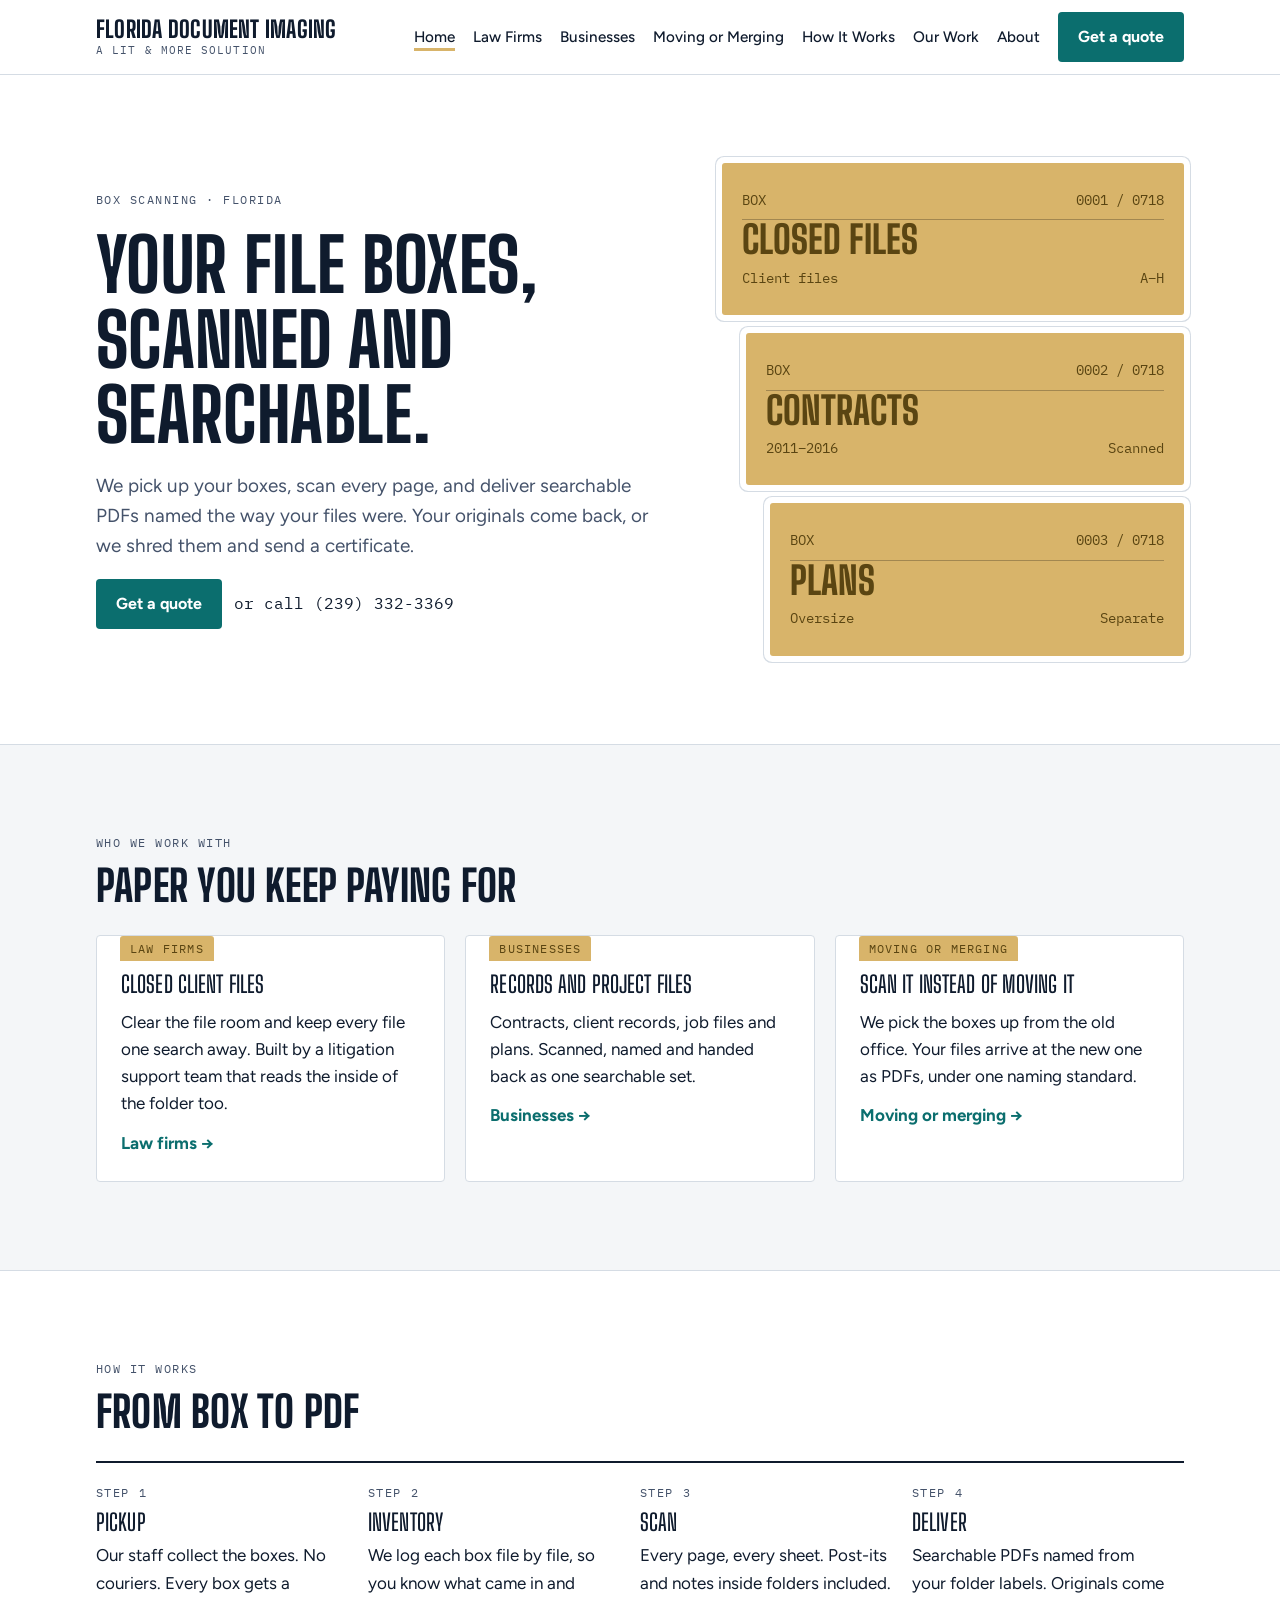
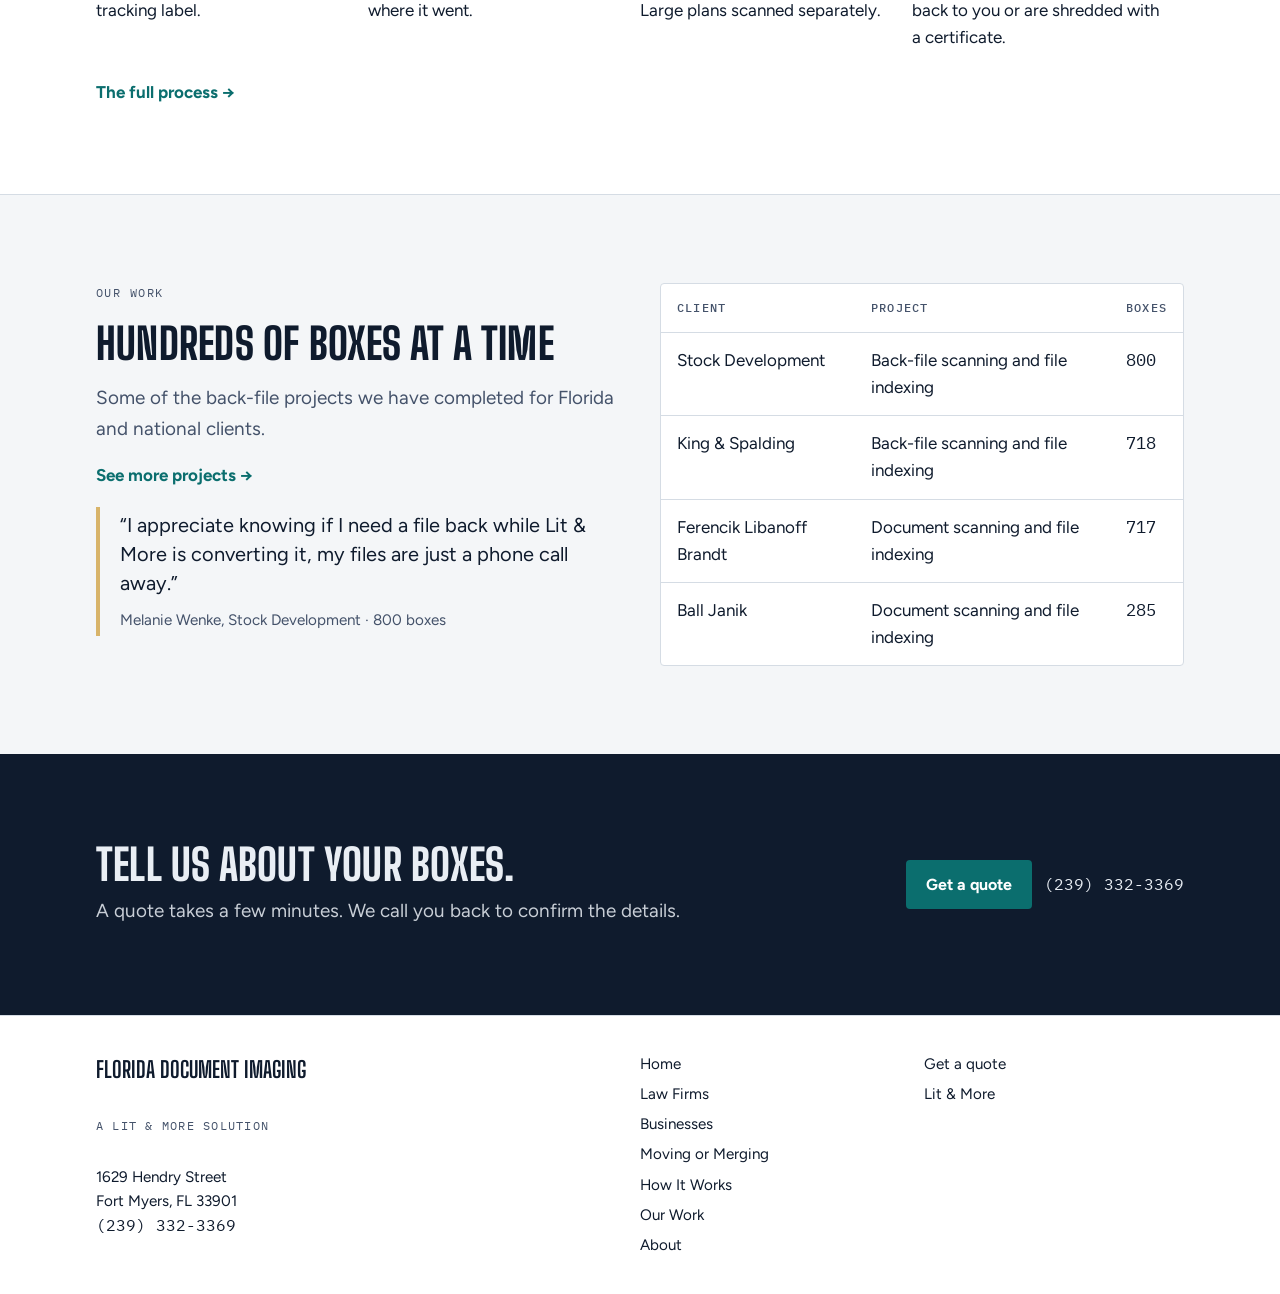
==== index.html @ 54c518b4 "florida website from kris initial" ====
<!doctype html><html lang="en"><head><meta charset="utf-8"><meta name="viewport" content="width=device-width, initial-scale=1, viewport-fit=cover"><title>Florida Document Imaging</title><meta name="claude:viewport-fit-sides" content="cover"><meta name="description" content="We pick up your file boxes, scan every page, and deliver searchable PDFs named the way your files were. For Florida law firms and businesses. A Lit &amp; More solution."><link rel="canonical" href="https://floridadocumentimaging.com/"><meta property="og:title" content="Florida Document Imaging"><meta property="og:description" content="We pick up your file boxes, scan every page, and deliver searchable PDFs named the way your files were. For Florida law firms and businesses. A Lit &amp; More solution."><meta property="og:url" content="https://floridadocumentimaging.com/"><meta property="og:type" content="website"><link rel="preconnect" href="https://fonts.googleapis.com"><link rel="preconnect" href="https://fonts.gstatic.com" crossorigin><link rel="stylesheet" href="https://fonts.googleapis.com/css2?family=Big+Shoulders+Display:wght@600;800&family=Figtree:wght@400;500;600;700&family=IBM+Plex+Mono:wght@400;500&display=swap"><link rel="stylesheet" href="styles.css"><script type="application/ld+json">{"@context": "https://schema.org", "@type": "LocalBusiness", "name": "Florida Document Imaging", "parentOrganization": {"@type": "Organization", "name": "Lit & More, Inc.", "url": "https://www.litnmore.com"}, "url": "https://floridadocumentimaging.com", "telephone": "+12393323369", "address": {"@type": "PostalAddress", "streetAddress": "1629 Hendry Street", "addressLocality": "Fort Myers", "addressRegion": "FL", "postalCode": "33901", "addressCountry": "US"}, "areaServed": "Florida", "description": "Box and back-file document scanning for law firms and businesses in Florida."}</script></head><body><header class="site-head"><div class="wrap head-row" style="position:relative">
  <a class="brand" href="./"><b>Florida Document Imaging</b><small>A Lit &amp; More solution</small></a>
  <button class="menu-toggle" aria-expanded="false" aria-controls="site-nav">Menu</button>
  <nav class="nav" id="site-nav" aria-label="Main"><a href="./" aria-current="page">Home</a><a href="law-firms.html">Law Firms</a><a href="businesses.html">Businesses</a><a href="moving-merging.html">Moving or Merging</a><a href="how-it-works.html">How It Works</a><a href="our-work.html">Our Work</a><a href="about.html">About</a><a class="btn head-cta" href="quote.html">Get a quote</a></nav>
</div></header><main><section class="hero"><div class="wrap hero-grid">
  <div class="stack"><p class="eyebrow">Box scanning &middot; Florida</p>
    <h1>Your file boxes, scanned and searchable.</h1>
    <p class="lede">We pick up your boxes, scan every page, and deliver searchable PDFs named the way your files were. Your originals come back, or we shred them and send a certificate.</p>
    <div class="cta-row"><a class="btn" href="quote.html">Get a quote</a><span class="phone">or call (239) 332-3369</span></div></div>
  <div class="stack-of-labels" aria-hidden="true">
    <div class="box-label"><div class="row"><span>BOX</span><span>0001 / 0718</span></div><div class="big">Closed files</div><div class="row"><span>Client files</span><span>A&ndash;H</span></div></div>
    <div class="box-label"><div class="row"><span>BOX</span><span>0002 / 0718</span></div><div class="big">Contracts</div><div class="row"><span>2011&ndash;2016</span><span>Scanned</span></div></div>
    <div class="box-label"><div class="row"><span>BOX</span><span>0003 / 0718</span></div><div class="big">Plans</div><div class="row"><span>Oversize</span><span>Separate</span></div></div>
  </div></div></section>

  <section><div class="wrap stack" style="gap:28px">
    <div class="stack" style="gap:10px"><p class="eyebrow">Who we work with</p><h2>Paper you keep paying for</h2></div>
    <div class="grid3">
      <div class="card"><span class="tab">Law firms</span><h3>Closed client files</h3><p>Clear the file room and keep every file one search away. Built by a litigation support team that reads the inside of the folder too.</p><a class="more" href="law-firms.html">Law firms &rarr;</a></div>
      <div class="card"><span class="tab">Businesses</span><h3>Records and project files</h3><p>Contracts, client records, job files and plans. Scanned, named and handed back as one searchable set.</p><a class="more" href="businesses.html">Businesses &rarr;</a></div>
      <div class="card"><span class="tab">Moving or merging</span><h3>Scan it instead of moving it</h3><p>We pick the boxes up from the old office. Your files arrive at the new one as PDFs, under one naming standard.</p><a class="more" href="moving-merging.html">Moving or merging &rarr;</a></div>
    </div></div></section>

  <section style="background:var(--sheet);border-block:1px solid var(--rule)"><div class="wrap stack" style="gap:28px">
    <div class="stack" style="gap:10px"><p class="eyebrow">How it works</p><h2>From box to PDF</h2></div>
    <ol class="steps">
      <li><h3>Pickup</h3><p>Our staff collect the boxes. No couriers. Every box gets a tracking label.</p></li>
      <li><h3>Inventory</h3><p>We log each box file by file, so you know what came in and where it went.</p></li>
      <li><h3>Scan</h3><p>Every page, every sheet. Post-its and notes inside folders included. Large plans scanned separately.</p></li>
      <li><h3>Deliver</h3><p>Searchable PDFs named from your folder labels. Originals come back to you or are shredded with a certificate.</p></li>
    </ol>
    <p><a href="how-it-works.html" style="font-weight:700;text-decoration:none">The full process &rarr;</a></p>
  </div></section>

  <section><div class="wrap grid2" style="align-items:start;gap:40px">
    <div class="stack"><p class="eyebrow">Our work</p><h2>Hundreds of boxes at a time</h2>
      <p class="lede">Some of the back-file projects we have completed for Florida and national clients.</p>
      <p><a href="our-work.html" style="font-weight:700;text-decoration:none">See more projects &rarr;</a></p>
      <blockquote><p>&ldquo;I appreciate knowing if I need a file back while Lit &amp; More is converting it, my files are just a phone call away.&rdquo;</p><cite>Melanie Wenke, Stock Development &middot; 800 boxes</cite></blockquote></div>
    <div class="table-wrap"><table><thead><tr><th>Client</th><th>Project</th><th>Boxes</th></tr></thead><tbody><tr><td>Stock Development</td><td>Back-file scanning and file indexing</td><td class="num">800</td></tr><tr><td>King &amp; Spalding</td><td>Back-file scanning and file indexing</td><td class="num">718</td></tr><tr><td>Ferencik Libanoff Brandt</td><td>Document scanning and file indexing</td><td class="num">717</td></tr><tr><td>Ball Janik</td><td>Document scanning and file indexing</td><td class="num">285</td></tr></tbody></table></div>
  </div></section>
  <section class="band"><div class="wrap band-row"><div class="stack" style="gap:10px"><h2>Tell us about your boxes.</h2><p class="lede">A quote takes a few minutes. We call you back to confirm the details.</p></div>
    <div class="cta-row"><a class="btn" href="quote.html">Get a quote</a><span class="phone" style="color:var(--band-ink)">(239) 332-3369</span></div></div></section></main><footer class="site-foot"><div class="wrap foot-grid">
  <div class="stack" style="gap:10px"><b style="font-family:var(--display);font-size:1.4rem;text-transform:uppercase">Florida Document Imaging</b>
    <p class="lm">A Lit &amp; More solution</p>
    <p>1629 Hendry Street<br>Fort Myers, FL 33901<br><span class="phone">(239) 332-3369</span></p></div>
  <ul><li><a href="./">Home</a></li><li><a href="law-firms.html">Law Firms</a></li><li><a href="businesses.html">Businesses</a></li><li><a href="moving-merging.html">Moving or Merging</a></li><li><a href="how-it-works.html">How It Works</a></li><li><a href="our-work.html">Our Work</a></li><li><a href="about.html">About</a></li></ul>
  <ul><li><a href="quote.html">Get a quote</a></li><li><a href="https://www.litnmore.com" rel="noopener">Lit &amp; More</a></li></ul>
</div></footer><script src="site.js"></script><script type="text/javascript" id="hs-script-loader" async defer src="https://js.hs-scripts.com/243506781.js"></script></body></html>
---- styles.css ----
/* Layout: archival file-room. Box-end labels as the recurring device; quiet paper grounds, ink type, one manila accent. */
:root{
    --paper:#F4F6F8; --sheet:#FFFFFF; --ink:#0F1B2D; --ink-2:#44526A; --rule:#D5DCE4;
    --manila:#D8B46A; --manila-ink:#5A4512; --signal:#0B6E6E; --signal-ink:#FFFFFF; --band:#0F1B2D; --band-ink:#E9EEF4;
    --display:"Big Shoulders Display", "Arial Narrow", Impact, sans-serif;
    --body:"Figtree", "Segoe UI", system-ui, -apple-system, sans-serif;
    --mono:"IBM Plex Mono", ui-monospace, Menlo, Consolas, monospace;
    --wrap:1120px; color-scheme:light;
}
@media (prefers-color-scheme: dark){:root:not([data-theme="light"]){
    --paper:#0C1522; --sheet:#132033; --ink:#E7EDF4; --ink-2:#A7B4C6; --rule:#26364C;
    --manila:#D8B46A; --manila-ink:#1C1503; --signal:#3FB6B2; --signal-ink:#06201F; --band:#08101A; --band-ink:#E7EDF4; color-scheme:dark}}
:root[data-theme="dark"]{
    --paper:#0C1522; --sheet:#132033; --ink:#E7EDF4; --ink-2:#A7B4C6; --rule:#26364C;
    --manila:#D8B46A; --manila-ink:#1C1503; --signal:#3FB6B2; --signal-ink:#06201F; --band:#08101A; --band-ink:#E7EDF4; color-scheme:dark}
*{box-sizing:border-box}
html,body{margin:0}
body{background:var(--paper);color:var(--ink);font-family:var(--body);font-size:17px;line-height:1.6}
a{color:var(--signal)}
a:focus-visible,button:focus-visible,input:focus-visible,select:focus-visible,textarea:focus-visible{outline:3px solid var(--manila);outline-offset:2px}
.wrap{max-width:var(--wrap);margin:0 auto;padding-left:max(16px,env(safe-area-inset-left,0px));padding-right:max(16px,env(safe-area-inset-right,0px))}
h1,h2,h3{font-family:var(--display);line-height:1.02;letter-spacing:.005em;text-wrap:balance;margin:0;text-transform:uppercase}
h1{font-size:clamp(2.6rem,6.5vw,4.6rem);font-weight:800}
h2{font-size:clamp(1.9rem,4vw,2.7rem);font-weight:800}
h3{font-size:1.45rem;font-weight:600}
p{margin:0;max-width:65ch}
.lede{font-size:1.18rem;color:var(--ink-2)}
.eyebrow{font-family:var(--mono);font-size:.78rem;letter-spacing:.12em;text-transform:uppercase;color:var(--ink-2)}
/* header */
body::before{content:"";position:fixed;inset:0 0 auto;height:env(safe-area-inset-top,0px);z-index:10;background:var(--sheet)}
.site-head{position:sticky;top:env(safe-area-inset-top,0px);z-index:9;background:var(--sheet);border-bottom:1px solid var(--rule)}
.head-row{display:flex;align-items:center;justify-content:space-between;gap:16px;padding-block:12px}
.brand{display:flex;flex-direction:column;text-decoration:none;color:var(--ink);line-height:1}
.brand b{font-family:var(--display);font-size:1.45rem;font-weight:800;text-transform:uppercase;letter-spacing:.01em}
.brand small{font-family:var(--mono);font-size:.68rem;letter-spacing:.1em;text-transform:uppercase;color:var(--ink-2);margin-top:4px}
.nav{display:flex;flex-wrap:wrap;gap:4px 18px;align-items:center}
.nav a:not(.btn){color:var(--ink);text-decoration:none;font-weight:500;font-size:.95rem}
.nav a[aria-current="page"]{text-decoration:underline;text-decoration-color:var(--manila);text-decoration-thickness:3px;text-underline-offset:6px}
.btn{display:inline-flex;align-items:center;justify-content:center;gap:8px;background:var(--signal);color:var(--signal-ink);text-decoration:none;font-weight:700;padding:12px 20px;border-radius:4px;border:0;font-family:var(--body);font-size:1rem;cursor:pointer}
.btn.ghost{background:transparent;color:var(--ink);border:2px solid var(--ink)}
.menu-toggle{display:none;background:none;border:2px solid var(--ink);color:var(--ink);border-radius:4px;padding:6px 12px;font:600 .9rem var(--body)}
@media (max-width:1180px){
    .menu-toggle{display:inline-block}
    .nav{display:none;position:absolute;left:0;right:0;top:100%;background:var(--sheet);border-bottom:1px solid var(--rule);flex-direction:column;align-items:flex-start;padding:12px max(16px,env(safe-area-inset-left,0px)) 16px}
    .nav.open{display:flex}
    .head-cta{display:none}
}
/* sections */
section{padding-block:clamp(48px,8vw,88px)}
.stack{display:grid;gap:18px}
.hero{background:var(--sheet);border-bottom:1px solid var(--rule)}
.hero-grid{display:grid;grid-template-columns:1.25fr 1fr;gap:48px;align-items:center}
.hero-grid > *{min-width:0}
.cta-row{display:flex;flex-wrap:wrap;gap:12px;align-items:center}
.phone{font-family:var(--mono);font-size:1rem;color:var(--ink)}
@media (max-width:820px){.hero-grid{grid-template-columns:1fr}}
/* box-end label: the signature device */
.box-label{background:var(--manila);color:var(--manila-ink);border-radius:3px;padding:18px 20px;font-family:var(--mono);box-shadow:0 0 0 6px var(--sheet),0 0 0 7px var(--rule)}
.box-label .row{display:flex;justify-content:space-between;gap:12px;border-bottom:1px solid rgba(0,0,0,.25);padding-block:8px;font-size:.88rem}
.box-label .row:last-child{border-bottom:0}
.box-label .big{font-family:var(--display);font-size:2.4rem;font-weight:800;line-height:1;text-transform:uppercase}
.stack-of-labels{display:grid;gap:18px}
.stack-of-labels .box-label:nth-child(2){margin-left:24px}
.stack-of-labels .box-label:nth-child(3){margin-left:48px}
@media (max-width:480px){.stack-of-labels .box-label:nth-child(n){margin-left:0}}
/* cards */
.grid3{display:grid;grid-template-columns:repeat(3,1fr);gap:20px}
.grid2{display:grid;grid-template-columns:repeat(2,1fr);gap:20px}
@media (max-width:860px){.grid3,.grid2{grid-template-columns:1fr}}
.card{background:var(--sheet);border:1px solid var(--rule);border-radius:4px;padding:24px;display:grid;gap:12px;align-content:start;min-width:0}
.card a.more{font-weight:700;text-decoration:none}
.card .tab{font-family:var(--mono);font-size:.75rem;letter-spacing:.1em;text-transform:uppercase;color:var(--manila-ink);background:var(--manila);justify-self:start;padding:3px 10px;border-radius:3px 3px 0 0;margin:-24px 0 0 -1px}
/* steps (a real sequence) */
.steps{display:grid;grid-template-columns:repeat(4,1fr);gap:0;border-top:2px solid var(--ink);counter-reset:s}
.steps li{list-style:none;padding:20px 20px 0 0;display:grid;gap:8px;align-content:start;min-width:0}
.steps li::before{counter-increment:s;content:"STEP " counter(s);font-family:var(--mono);font-size:.78rem;letter-spacing:.12em;color:var(--ink-2)}
.steps{padding:0;margin:0}
@media (max-width:860px){.steps{grid-template-columns:1fr 1fr;row-gap:24px}}
@media (max-width:480px){.steps{grid-template-columns:1fr}}
/* list of facts */
.facts{display:grid;gap:0;margin:0;padding:0;border-top:1px solid var(--rule)}
.facts div{display:grid;grid-template-columns:220px 1fr;gap:16px;padding-block:14px;border-bottom:1px solid var(--rule)}
.facts dt{font-weight:700}
.facts dd{margin:0;color:var(--ink-2);min-width:0}
@media (max-width:640px){.facts div{grid-template-columns:1fr;gap:4px}}
/* table */
.table-wrap{overflow-x:auto;border:1px solid var(--rule);border-radius:4px;background:var(--sheet)}
table{border-collapse:collapse;width:100%;min-width:520px}
th,td{text-align:left;padding:14px 16px;border-bottom:1px solid var(--rule);vertical-align:top}
th{font-family:var(--mono);font-size:.76rem;letter-spacing:.1em;text-transform:uppercase;color:var(--ink-2);font-weight:500}
td.num{font-family:var(--mono);font-variant-numeric:tabular-nums;white-space:nowrap}
tr:last-child td{border-bottom:0}
/* quote */
blockquote{margin:0;border-left:4px solid var(--manila);padding:4px 0 4px 20px;display:grid;gap:10px}
blockquote p{font-size:1.25rem;line-height:1.45}
blockquote cite{font-style:normal;color:var(--ink-2);font-size:.95rem}
/* band */
.band{background:var(--band);color:var(--band-ink)}
.band .lede,.band .eyebrow{color:var(--band-ink);opacity:.85}
.band .btn.ghost{color:var(--band-ink);border-color:var(--band-ink)}
.band-row{display:flex;flex-wrap:wrap;gap:24px;align-items:center;justify-content:space-between}
/* form */
form{display:grid;gap:18px;background:var(--sheet);border:1px solid var(--rule);border-radius:4px;padding:clamp(20px,4vw,32px)}
.fields{display:grid;grid-template-columns:1fr 1fr;gap:18px}
@media (max-width:640px){.fields{grid-template-columns:1fr}}
label{display:grid;gap:6px;font-weight:600;font-size:.95rem;min-width:0}
label span.opt{font-weight:400;color:var(--ink-2)}
input,select,textarea{font:400 1rem var(--body);color:var(--ink);background:var(--paper);border:1px solid var(--rule);border-radius:4px;padding:11px 12px;width:100%}
fieldset{border:0;padding:0;margin:0;display:grid;gap:10px;min-width:0}
legend{font-weight:600;font-size:.95rem;padding:0;margin-bottom:6px}
.chips{display:flex;flex-wrap:wrap;gap:8px}
.chips label{display:inline-flex;align-items:center;gap:8px;font-weight:500;background:var(--paper);border:1px solid var(--rule);border-radius:999px;padding:8px 14px;cursor:pointer}
.chips input{width:auto;margin:0;accent-color:var(--signal)}
.chips label:has(input:checked){border-color:var(--signal);box-shadow:inset 0 0 0 1px var(--signal)}
.form-msg{font-weight:600}
.form-msg[data-state="ok"]{color:var(--signal)}
/* footer */
.site-foot{background:var(--sheet);border-top:1px solid var(--rule);padding-block:36px;font-size:.95rem}
.foot-grid{display:grid;grid-template-columns:2fr 1fr 1fr;gap:24px}
.foot-grid > *{min-width:0}
.foot-grid ul{list-style:none;margin:0;padding:0;display:grid;gap:6px;align-content:start}
.foot-grid a{color:var(--ink);text-decoration:none}
.lm{font-family:var(--mono);font-size:.78rem;letter-spacing:.1em;text-transform:uppercase;color:var(--ink-2)}
@media (max-width:760px){.foot-grid{grid-template-columns:1fr}}
@media (prefers-reduced-motion: reduce){*{scroll-behavior:auto}}
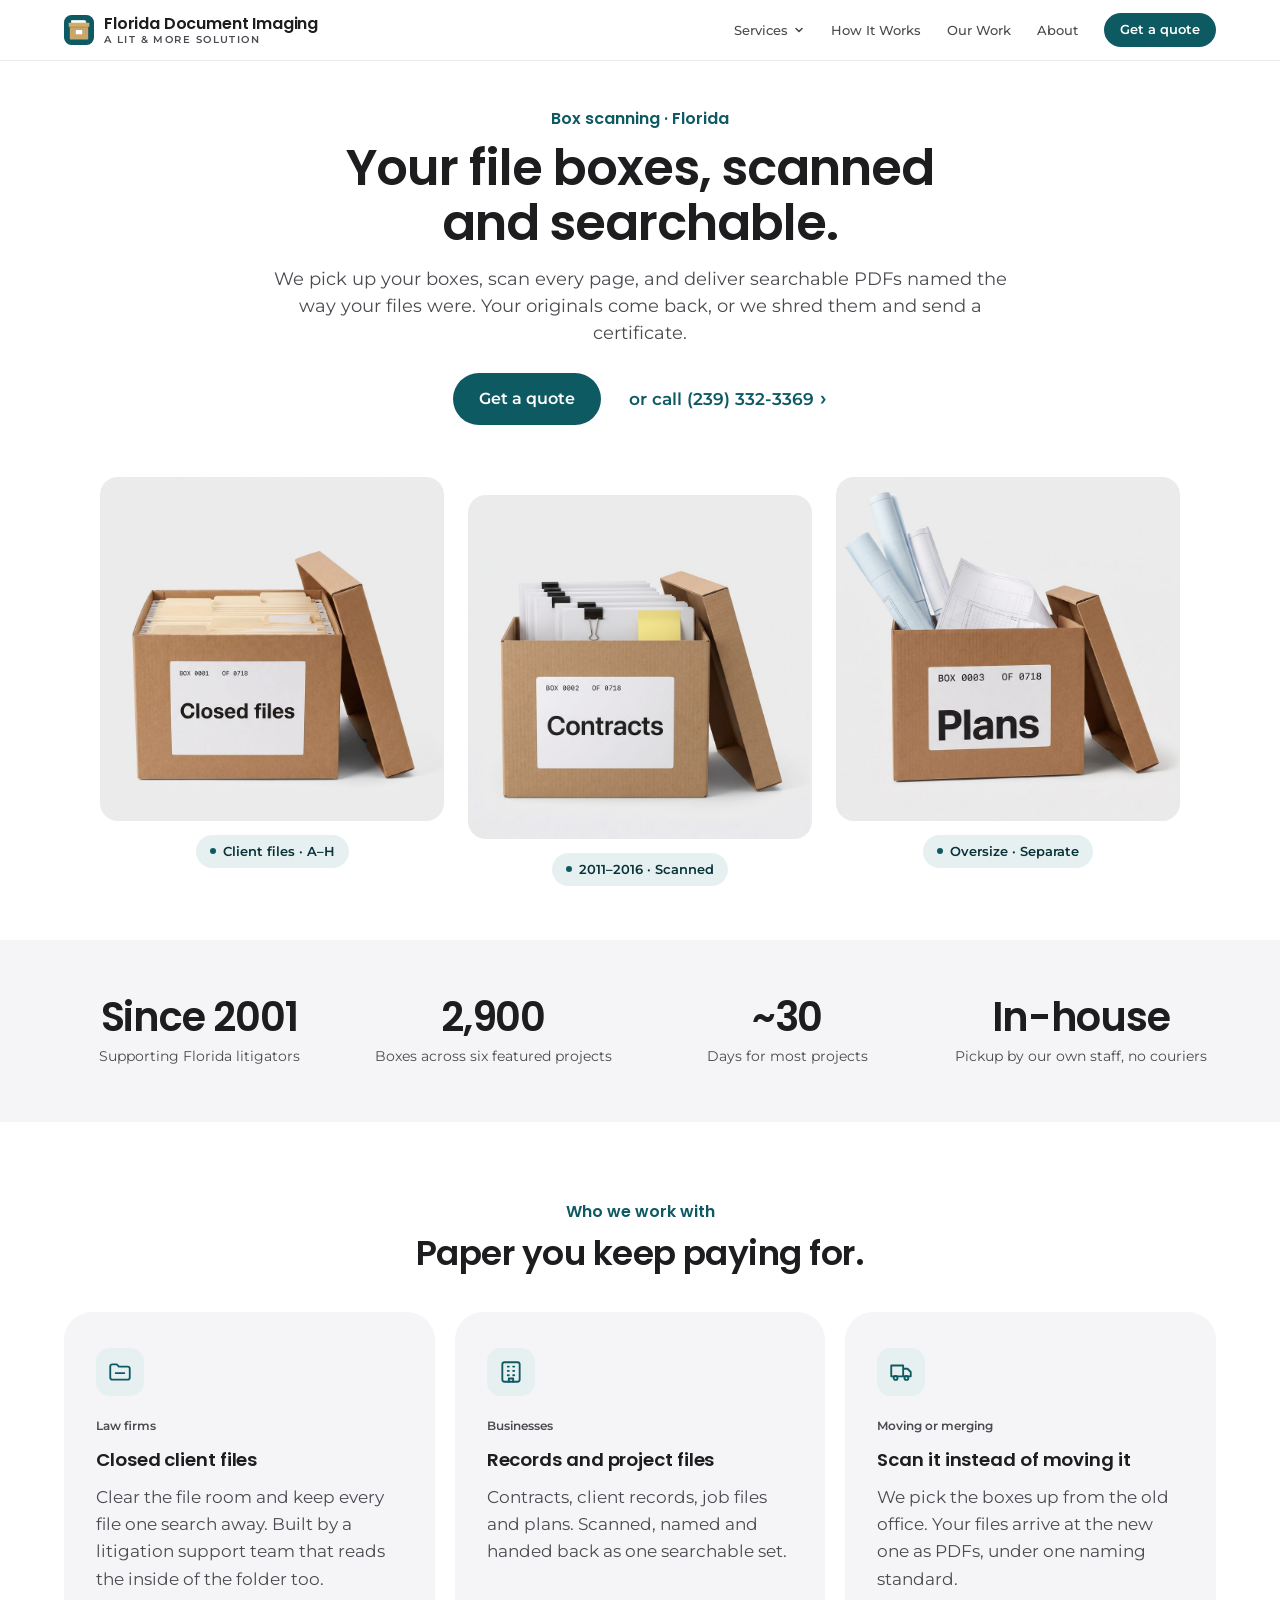
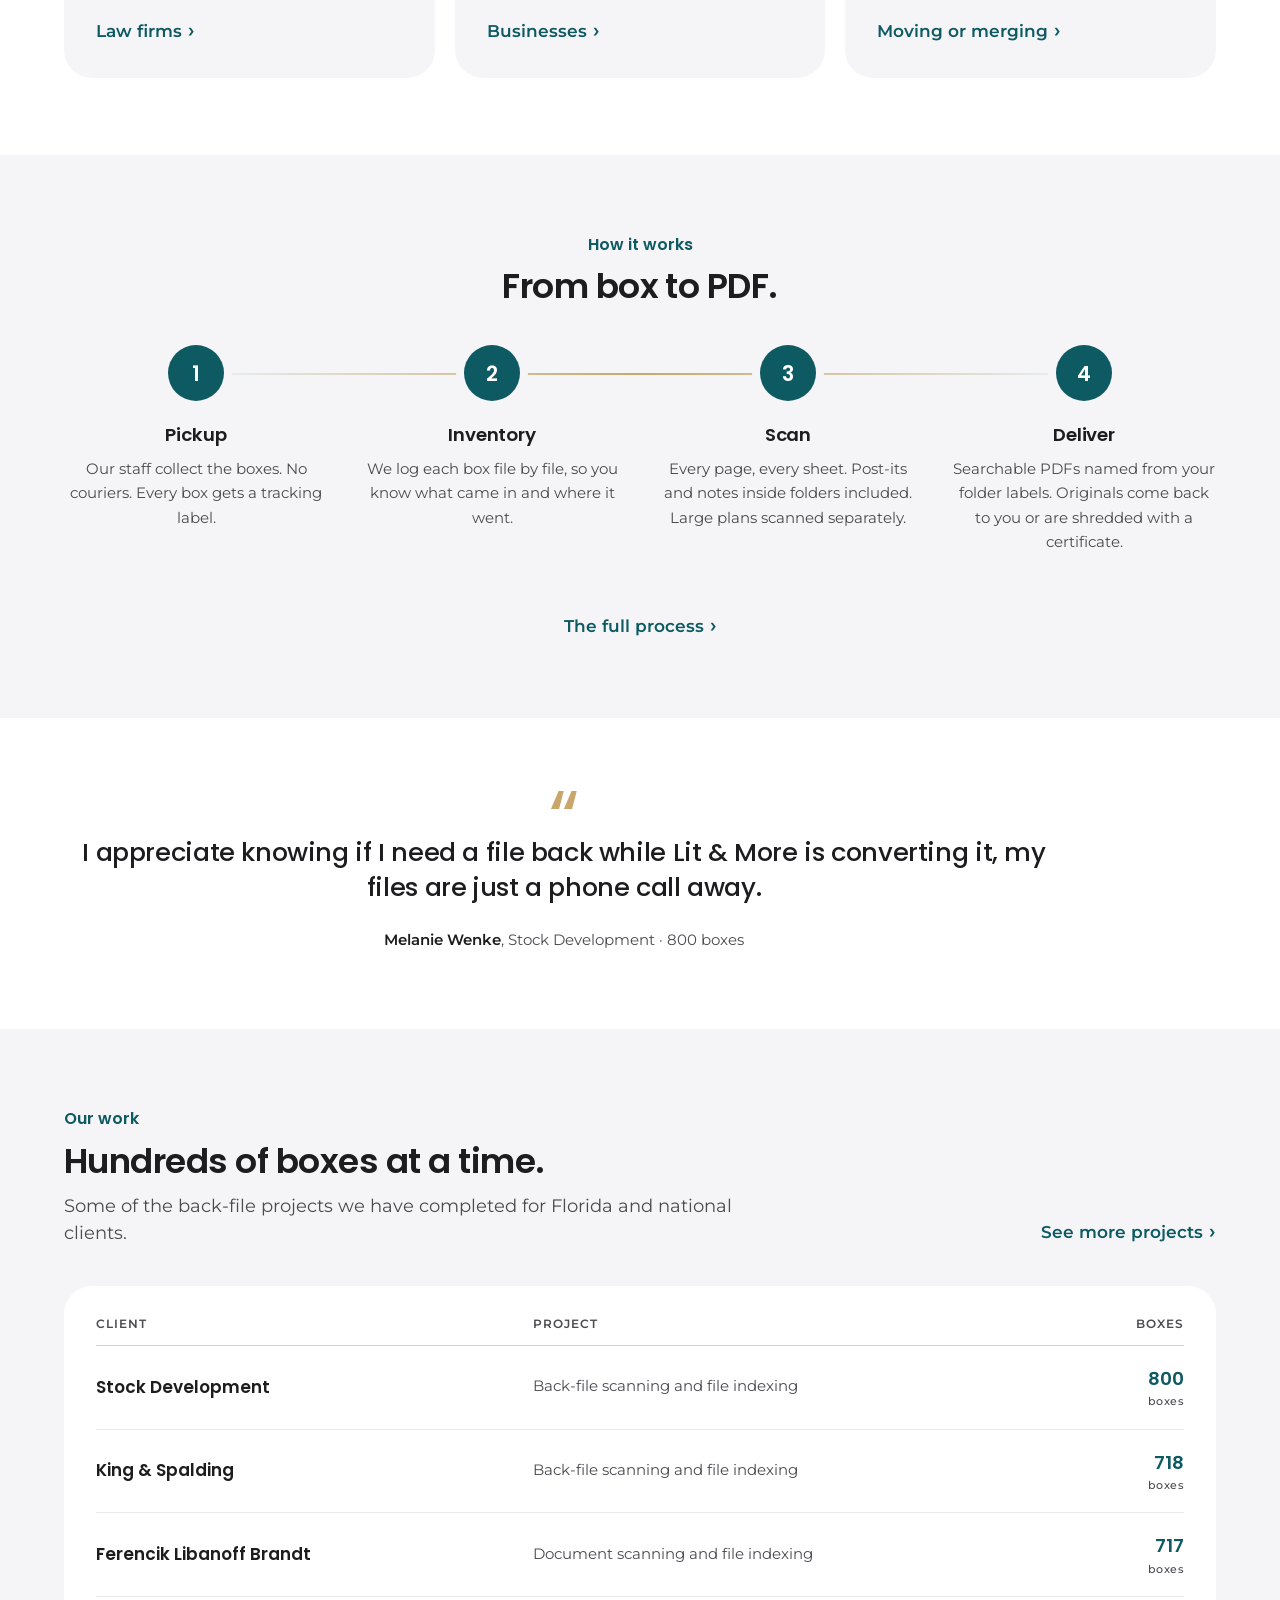
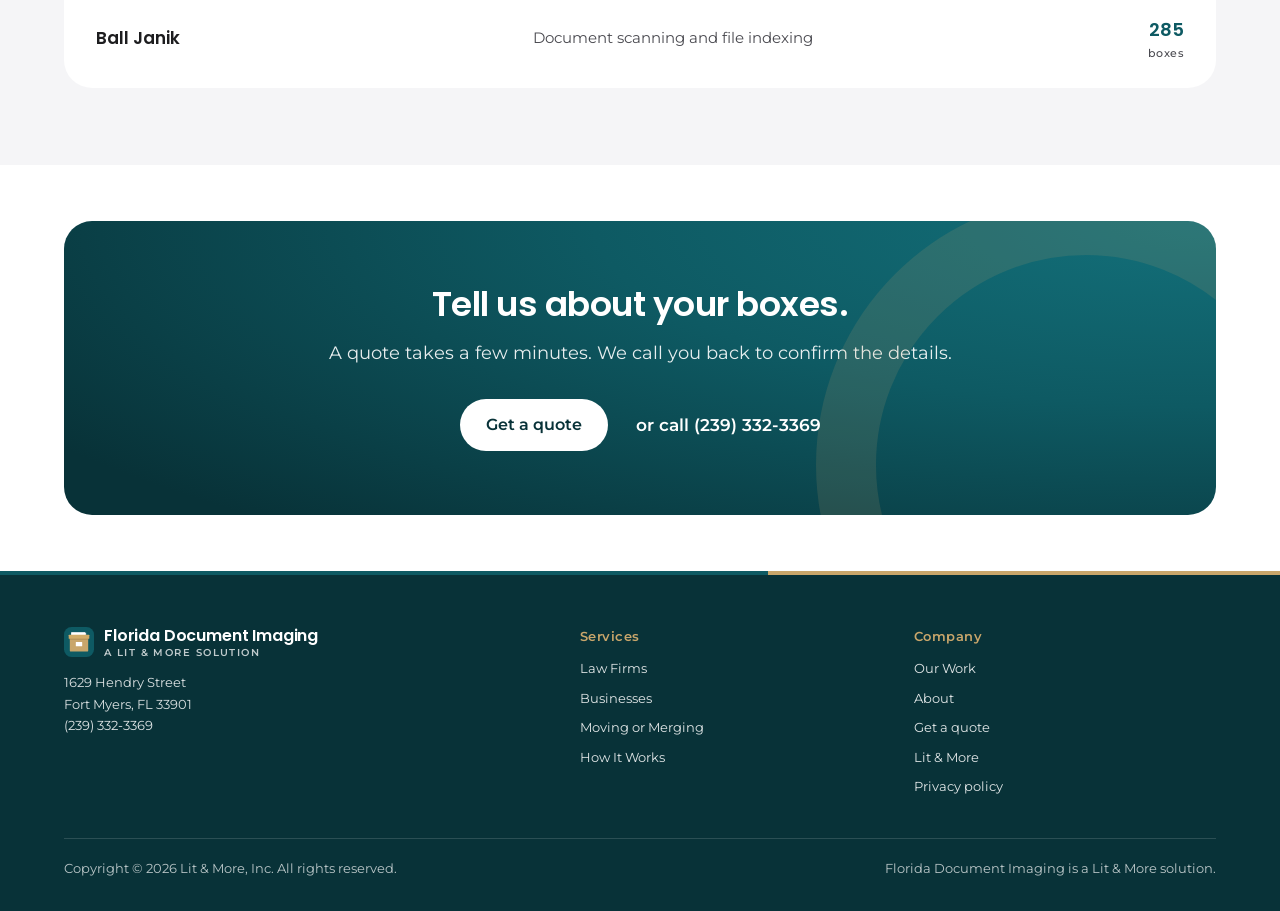
==== commit adc3078f: "Update site pages, styles, and add images and 404 page Co-Authored-By: Claude Opus 5.5 <noreply@anth" ====
--- a/index.html
+++ b/index.html
@@ -1,49 +1,53 @@
-<!doctype html><html lang="en"><head><meta charset="utf-8"><meta name="viewport" content="width=device-width, initial-scale=1, viewport-fit=cover"><title>Florida Document Imaging</title><meta name="claude:viewport-fit-sides" content="cover"><meta name="description" content="We pick up your file boxes, scan every page, and deliver searchable PDFs named the way your files were. For Florida law firms and businesses. A Lit &amp; More solution."><link rel="canonical" href="https://floridadocumentimaging.com/"><meta property="og:title" content="Florida Document Imaging"><meta property="og:description" content="We pick up your file boxes, scan every page, and deliver searchable PDFs named the way your files were. For Florida law firms and businesses. A Lit &amp; More solution."><meta property="og:url" content="https://floridadocumentimaging.com/"><meta property="og:type" content="website"><link rel="preconnect" href="https://fonts.googleapis.com"><link rel="preconnect" href="https://fonts.gstatic.com" crossorigin><link rel="stylesheet" href="https://fonts.googleapis.com/css2?family=Big+Shoulders+Display:wght@600;800&family=Figtree:wght@400;500;600;700&family=IBM+Plex+Mono:wght@400;500&display=swap"><link rel="stylesheet" href="styles.css"><script type="application/ld+json">{"@context": "https://schema.org", "@type": "LocalBusiness", "name": "Florida Document Imaging", "parentOrganization": {"@type": "Organization", "name": "Lit & More, Inc.", "url": "https://www.litnmore.com"}, "url": "https://floridadocumentimaging.com", "telephone": "+12393323369", "address": {"@type": "PostalAddress", "streetAddress": "1629 Hendry Street", "addressLocality": "Fort Myers", "addressRegion": "FL", "postalCode": "33901", "addressCountry": "US"}, "areaServed": "Florida", "description": "Box and back-file document scanning for law firms and businesses in Florida."}</script></head><body><header class="site-head"><div class="wrap head-row" style="position:relative">
-  <a class="brand" href="./"><b>Florida Document Imaging</b><small>A Lit &amp; More solution</small></a>
-  <button class="menu-toggle" aria-expanded="false" aria-controls="site-nav">Menu</button>
-  <nav class="nav" id="site-nav" aria-label="Main"><a href="./" aria-current="page">Home</a><a href="law-firms.html">Law Firms</a><a href="businesses.html">Businesses</a><a href="moving-merging.html">Moving or Merging</a><a href="how-it-works.html">How It Works</a><a href="our-work.html">Our Work</a><a href="about.html">About</a><a class="btn head-cta" href="quote.html">Get a quote</a></nav>
-</div></header><main><section class="hero"><div class="wrap hero-grid">
-  <div class="stack"><p class="eyebrow">Box scanning &middot; Florida</p>
-    <h1>Your file boxes, scanned and searchable.</h1>
-    <p class="lede">We pick up your boxes, scan every page, and deliver searchable PDFs named the way your files were. Your originals come back, or we shred them and send a certificate.</p>
-    <div class="cta-row"><a class="btn" href="quote.html">Get a quote</a><span class="phone">or call (239) 332-3369</span></div></div>
-  <div class="stack-of-labels" aria-hidden="true">
-    <div class="box-label"><div class="row"><span>BOX</span><span>0001 / 0718</span></div><div class="big">Closed files</div><div class="row"><span>Client files</span><span>A&ndash;H</span></div></div>
-    <div class="box-label"><div class="row"><span>BOX</span><span>0002 / 0718</span></div><div class="big">Contracts</div><div class="row"><span>2011&ndash;2016</span><span>Scanned</span></div></div>
-    <div class="box-label"><div class="row"><span>BOX</span><span>0003 / 0718</span></div><div class="big">Plans</div><div class="row"><span>Oversize</span><span>Separate</span></div></div>
-  </div></div></section>
+<!doctype html><html lang="en"><head><meta charset="utf-8"><script>document.documentElement.className+=" js"</script><meta name="viewport" content="width=device-width, initial-scale=1, viewport-fit=cover"><title>Florida Document Imaging</title><meta name="claude:viewport-fit-sides" content="cover"><meta name="description" content="We pick up your file boxes, scan every page, and deliver searchable PDFs named the way your files were. For Florida law firms and businesses. A Lit &amp; More solution."><link rel="canonical" href="https://floridadocumentimaging.com/"><meta property="og:title" content="Florida Document Imaging"><meta property="og:description" content="We pick up your file boxes, scan every page, and deliver searchable PDFs named the way your files were. For Florida law firms and businesses. A Lit &amp; More solution."><meta property="og:url" content="https://floridadocumentimaging.com/"><meta property="og:type" content="website"><meta property="og:site_name" content="Florida Document Imaging"><meta property="og:image" content="https://floridadocumentimaging.com/images/og-image.jpg"><meta property="og:image:width" content="1200"><meta property="og:image:height" content="630"><meta property="og:image:alt" content="Florida Document Imaging: your file boxes, scanned and searchable."><meta name="twitter:card" content="summary_large_image"><meta name="twitter:image" content="https://floridadocumentimaging.com/images/og-image.jpg"><link rel="preconnect" href="https://fonts.googleapis.com"><link rel="preconnect" href="https://fonts.gstatic.com" crossorigin><link rel="stylesheet" href="https://fonts.googleapis.com/css2?family=Montserrat:wght@400;500;600;700&family=Poppins:wght@500;600&display=swap"><meta name="theme-color" content="#ffffff"><link rel="icon" href="images/favicon.svg" type="image/svg+xml"><link rel="icon" href="images/favicon-32.png" sizes="32x32" type="image/png"><link rel="apple-touch-icon" href="images/apple-touch-icon.png"><link rel="stylesheet" href="styles.css"><script type="application/ld+json">{"@context": "https://schema.org", "@type": "LocalBusiness", "name": "Florida Document Imaging", "parentOrganization": {"@type": "Organization", "name": "Lit & More, Inc.", "url": "https://www.litnmore.com"}, "url": "https://floridadocumentimaging.com", "telephone": "+12393323369", "address": {"@type": "PostalAddress", "streetAddress": "1629 Hendry Street", "addressLocality": "Fort Myers", "addressRegion": "FL", "postalCode": "33901", "addressCountry": "US"}, "areaServed": "Florida", "description": "Box and back-file document scanning for law firms and businesses in Florida."}</script></head><body><header class="site-head"><div class="wrap head-row"><a class="brand" href="./"><svg class="brand-mark" viewBox="0 0 32 32" aria-hidden="true"><rect width="32" height="32" rx="8" fill="#0E5A63"/><rect x="8.4" y="6" width="15.2" height="4" fill="#E3E6EA"/><rect x="7.6" y="5.6" width="14.8" height="4" fill="#fff"/><rect x="6.2" y="11.4" width="19.6" height="14.6" rx=".6" fill="#C9A66B"/><rect x="5" y="8.2" width="22" height="4.3" rx=".6" fill="#D1AD69"/><rect x="6.2" y="12.5" width="19.6" height="1" fill="#B08F55"/><rect x="12.6" y="16" width="6.8" height="4.6" rx=".3" fill="#fff"/></svg><span class="brand-text"><b>Florida Document Imaging</b><small>A Lit &amp; More solution</small></span></a><button class="menu-toggle" aria-expanded="false" aria-controls="site-nav" aria-label="Menu"><span></span><span></span><span></span></button><nav class="nav" id="site-nav" aria-label="Main"><div class="dd"><button class="dd-toggle" type="button" aria-expanded="false" aria-controls="dd-services">Services<svg viewBox="0 0 12 12" aria-hidden="true"><path d="M3 4.5 6 7.5 9 4.5" fill="none" stroke="currentColor" stroke-width="1.6" stroke-linecap="round" stroke-linejoin="round"/></svg></button><div class="dd-menu" id="dd-services"><a href="law-firms.html"><b>Law Firms</b><span>Closed client files</span></a><a href="businesses.html"><b>Businesses</b><span>Records and project files</span></a><a href="moving-merging.html"><b>Moving or Merging</b><span>Scan instead of moving</span></a></div></div><a href="how-it-works.html">How It Works</a><a href="our-work.html">Our Work</a><a href="about.html">About</a><a class="btn sm head-cta" href="quote.html">Get a quote</a></nav></div></header><main>
+<section class="hero"><div class="wrap"><p class="eyebrow">Box scanning &middot; Florida</p>
+<h1>Your file boxes, scanned and searchable.</h1>
+<p class="lede">We pick up your boxes, scan every page, and deliver searchable PDFs named the way your files were. Your originals come back, or we shred them and send a certificate.</p>
+<div class="cta-row"><a class="btn" href="quote.html">Get a quote</a><a class="link-more" href="tel:+12393323369">or call (239) 332-3369</a></div>
+<div class="boxes">
+<figure class="box-photo"><img src="images/box-closed-files.jpg" alt="File box labeled Box 0001 of 0718, Closed files, filled with manila folders" width="900" height="900"><figcaption><span class="status">Client files &middot; A&ndash;H</span></figcaption></figure>
+<figure class="box-photo"><img src="images/box-contracts.jpg" alt="File box labeled Box 0002 of 0718, Contracts, filled with clipped documents" width="900" height="900"><figcaption><span class="status">2011&ndash;2016 &middot; Scanned</span></figcaption></figure>
+<figure class="box-photo"><img src="images/box-plans.jpg" alt="File box labeled Box 0003 of 0718, Plans, holding rolled blueprints" width="900" height="900"><figcaption><span class="status">Oversize &middot; Separate</span></figcaption></figure>
+</div></div></div></section>
 
-  <section><div class="wrap stack" style="gap:28px">
-    <div class="stack" style="gap:10px"><p class="eyebrow">Who we work with</p><h2>Paper you keep paying for</h2></div>
-    <div class="grid3">
-      <div class="card"><span class="tab">Law firms</span><h3>Closed client files</h3><p>Clear the file room and keep every file one search away. Built by a litigation support team that reads the inside of the folder too.</p><a class="more" href="law-firms.html">Law firms &rarr;</a></div>
-      <div class="card"><span class="tab">Businesses</span><h3>Records and project files</h3><p>Contracts, client records, job files and plans. Scanned, named and handed back as one searchable set.</p><a class="more" href="businesses.html">Businesses &rarr;</a></div>
-      <div class="card"><span class="tab">Moving or merging</span><h3>Scan it instead of moving it</h3><p>We pick the boxes up from the old office. Your files arrive at the new one as PDFs, under one naming standard.</p><a class="more" href="moving-merging.html">Moving or merging &rarr;</a></div>
-    </div></div></section>
+<section class="alt tight"><div class="wrap"><div class="stats reveal">
+<div class="stat"><b>Since 2001</b><span>Supporting Florida litigators</span></div>
+<div class="stat"><b>2,900</b><span>Boxes across six featured projects</span></div>
+<div class="stat"><b>~30</b><span>Days for most projects</span></div>
+<div class="stat"><b>In-house</b><span>Pickup by our own staff, no couriers</span></div>
+</div></div></section>
 
-  <section style="background:var(--sheet);border-block:1px solid var(--rule)"><div class="wrap stack" style="gap:28px">
-    <div class="stack" style="gap:10px"><p class="eyebrow">How it works</p><h2>From box to PDF</h2></div>
-    <ol class="steps">
-      <li><h3>Pickup</h3><p>Our staff collect the boxes. No couriers. Every box gets a tracking label.</p></li>
-      <li><h3>Inventory</h3><p>We log each box file by file, so you know what came in and where it went.</p></li>
-      <li><h3>Scan</h3><p>Every page, every sheet. Post-its and notes inside folders included. Large plans scanned separately.</p></li>
-      <li><h3>Deliver</h3><p>Searchable PDFs named from your folder labels. Originals come back to you or are shredded with a certificate.</p></li>
-    </ol>
-    <p><a href="how-it-works.html" style="font-weight:700;text-decoration:none">The full process &rarr;</a></p>
-  </div></section>
+<section><div class="wrap">
+<div class="section-head center reveal"><p class="eyebrow">Who we work with</p><h2>Paper you keep paying for.</h2></div>
+<div class="cards">
+<div class="card reveal"><div class="icon"><svg viewBox="0 0 24 24" fill="none" stroke="currentColor" stroke-width="1.7" stroke-linecap="round" stroke-linejoin="round" aria-hidden="true"><path d="M3 7a2 2 0 0 1 2-2h4l2 2h8a2 2 0 0 1 2 2v8a2 2 0 0 1-2 2H5a2 2 0 0 1-2-2z"/><path d="M8 13h8"/></svg></div><span class="kicker">Law firms</span><h3>Closed client files</h3><p>Clear the file room and keep every file one search away. Built by a litigation support team that reads the inside of the folder too.</p><a class="link-more" href="law-firms.html">Law firms</a></div>
+<div class="card reveal"><div class="icon"><svg viewBox="0 0 24 24" fill="none" stroke="currentColor" stroke-width="1.7" stroke-linecap="round" stroke-linejoin="round" aria-hidden="true"><rect x="4" y="3" width="16" height="18" rx="2"/><path d="M9 7h1M14 7h1M9 11h1M14 11h1M9 15h1M14 15h1M10 21v-3h4v3"/></svg></div><span class="kicker">Businesses</span><h3>Records and project files</h3><p>Contracts, client records, job files and plans. Scanned, named and handed back as one searchable set.</p><a class="link-more" href="businesses.html">Businesses</a></div>
+<div class="card reveal"><div class="icon"><svg viewBox="0 0 24 24" fill="none" stroke="currentColor" stroke-width="1.7" stroke-linecap="round" stroke-linejoin="round" aria-hidden="true"><path d="M3 6h11v10H3zM14 9h4l3 3v4h-7"/><circle cx="7" cy="17.5" r="1.8"/><circle cx="17" cy="17.5" r="1.8"/></svg></div><span class="kicker">Moving or merging</span><h3>Scan it instead of moving it</h3><p>We pick the boxes up from the old office. Your files arrive at the new one as PDFs, under one naming standard.</p><a class="link-more" href="moving-merging.html">Moving or merging</a></div>
+</div></div></section>
+<section class="alt"><div class="wrap">
+<div class="section-head center reveal"><p class="eyebrow">How it works</p><h2>From box to PDF.</h2></div>
+<ol class="steps reveal">
+<li><h3>Pickup</h3><p>Our staff collect the boxes. No couriers. Every box gets a tracking label.</p></li>
+<li><h3>Inventory</h3><p>We log each box file by file, so you know what came in and where it went.</p></li>
+<li><h3>Scan</h3><p>Every page, every sheet. Post-its and notes inside folders included. Large plans scanned separately.</p></li>
+<li><h3>Deliver</h3><p>Searchable PDFs named from your folder labels. Originals come back to you or are shredded with a certificate.</p></li>
+</ol>
+<p class="center reveal" style="margin-top:56px"><a class="link-more" href="how-it-works.html">The full process</a></p>
+</div></section>
 
-  <section><div class="wrap grid2" style="align-items:start;gap:40px">
-    <div class="stack"><p class="eyebrow">Our work</p><h2>Hundreds of boxes at a time</h2>
-      <p class="lede">Some of the back-file projects we have completed for Florida and national clients.</p>
-      <p><a href="our-work.html" style="font-weight:700;text-decoration:none">See more projects &rarr;</a></p>
-      <blockquote><p>&ldquo;I appreciate knowing if I need a file back while Lit &amp; More is converting it, my files are just a phone call away.&rdquo;</p><cite>Melanie Wenke, Stock Development &middot; 800 boxes</cite></blockquote></div>
-    <div class="table-wrap"><table><thead><tr><th>Client</th><th>Project</th><th>Boxes</th></tr></thead><tbody><tr><td>Stock Development</td><td>Back-file scanning and file indexing</td><td class="num">800</td></tr><tr><td>King &amp; Spalding</td><td>Back-file scanning and file indexing</td><td class="num">718</td></tr><tr><td>Ferencik Libanoff Brandt</td><td>Document scanning and file indexing</td><td class="num">717</td></tr><tr><td>Ball Janik</td><td>Document scanning and file indexing</td><td class="num">285</td></tr></tbody></table></div>
-  </div></section>
-  <section class="band"><div class="wrap band-row"><div class="stack" style="gap:10px"><h2>Tell us about your boxes.</h2><p class="lede">A quote takes a few minutes. We call you back to confirm the details.</p></div>
-    <div class="cta-row"><a class="btn" href="quote.html">Get a quote</a><span class="phone" style="color:var(--band-ink)">(239) 332-3369</span></div></div></section></main><footer class="site-foot"><div class="wrap foot-grid">
-  <div class="stack" style="gap:10px"><b style="font-family:var(--display);font-size:1.4rem;text-transform:uppercase">Florida Document Imaging</b>
-    <p class="lm">A Lit &amp; More solution</p>
-    <p>1629 Hendry Street<br>Fort Myers, FL 33901<br><span class="phone">(239) 332-3369</span></p></div>
-  <ul><li><a href="./">Home</a></li><li><a href="law-firms.html">Law Firms</a></li><li><a href="businesses.html">Businesses</a></li><li><a href="moving-merging.html">Moving or Merging</a></li><li><a href="how-it-works.html">How It Works</a></li><li><a href="our-work.html">Our Work</a></li><li><a href="about.html">About</a></li></ul>
-  <ul><li><a href="quote.html">Get a quote</a></li><li><a href="https://www.litnmore.com" rel="noopener">Lit &amp; More</a></li></ul>
+<section><div class="wrap"><figure class="quote reveal" style="margin:0"><div class="mark" aria-hidden="true">&ldquo;</div><blockquote style="margin:0"><p>I appreciate knowing if I need a file back while Lit &amp; More is converting it, my files are just a phone call away.</p></blockquote><figcaption><cite><b>Melanie Wenke</b>, Stock Development &middot; 800 boxes</cite></figcaption></figure></div></section>
+
+<section class="alt"><div class="wrap">
+<div class="section-head head-row-split reveal"><div><p class="eyebrow">Our work</p><h2>Hundreds of boxes at a time.</h2>
+<p class="lede">Some of the back-file projects we have completed for Florida and national clients.</p></div>
+<a class="link-more" href="our-work.html">See more projects</a></div>
+<div class="clients reveal"><table><thead><tr><th>Client</th><th>Project</th><th>Boxes</th></tr></thead><tbody><tr><td>Stock Development</td><td class="proj">Back-file scanning and file indexing</td><td class="num">800<small>boxes</small></td></tr><tr><td>King &amp; Spalding</td><td class="proj">Back-file scanning and file indexing</td><td class="num">718<small>boxes</small></td></tr><tr><td>Ferencik Libanoff Brandt</td><td class="proj">Document scanning and file indexing</td><td class="num">717<small>boxes</small></td></tr><tr><td>Ball Janik</td><td class="proj">Document scanning and file indexing</td><td class="num">285<small>boxes</small></td></tr></tbody></table></div>
+</div></section>
+<section class="tight"><div class="wrap"><div class="cta-panel reveal"><h2>Tell us about your boxes.</h2><p class="lede">A quote takes a few minutes. We call you back to confirm the details.</p><div class="cta-row"><a class="btn light" href="quote.html">Get a quote</a><a class="phone-link" href="tel:+12393323369">or call (239) 332-3369</a></div></div></div></section>
+</main><footer class="site-foot"><div class="wrap">
+<div class="foot-grid">
+<div class="foot-brand"><a class="brand" href="./"><svg class="brand-mark" viewBox="0 0 32 32" aria-hidden="true"><rect width="32" height="32" rx="8" fill="#0E5A63"/><rect x="8.4" y="6" width="15.2" height="4" fill="#E3E6EA"/><rect x="7.6" y="5.6" width="14.8" height="4" fill="#fff"/><rect x="6.2" y="11.4" width="19.6" height="14.6" rx=".6" fill="#C9A66B"/><rect x="5" y="8.2" width="22" height="4.3" rx=".6" fill="#D1AD69"/><rect x="6.2" y="12.5" width="19.6" height="1" fill="#B08F55"/><rect x="12.6" y="16" width="6.8" height="4.6" rx=".3" fill="#fff"/></svg><span class="brand-text"><b>Florida Document Imaging</b><small>A Lit &amp; More solution</small></span></a><p>1629 Hendry Street<br>Fort Myers, FL 33901<br><a href="tel:+12393323369">(239) 332-3369</a></p></div>
+<div><h4>Services</h4><ul><li><a href="law-firms.html">Law Firms</a></li><li><a href="businesses.html">Businesses</a></li><li><a href="moving-merging.html">Moving or Merging</a></li><li><a href="how-it-works.html">How It Works</a></li></ul></div>
+<div><h4>Company</h4><ul><li><a href="our-work.html">Our Work</a></li><li><a href="about.html">About</a></li><li><a href="quote.html">Get a quote</a></li><li><a href="https://www.litnmore.com" rel="noopener">Lit &amp; More</a></li><li><a href="https://www.litnmore.com/privacy-policy/" rel="noopener">Privacy policy</a></li></ul></div>
+</div>
+<div class="foot-base"><span>Copyright &copy; <span data-year>2026</span> Lit &amp; More, Inc. All rights reserved.</span><span>Florida Document Imaging is a Lit &amp; More solution.</span></div>
 </div></footer><script src="site.js"></script><script type="text/javascript" id="hs-script-loader" async defer src="https://js.hs-scripts.com/243506781.js"></script></body></html>
--- a/styles.css
+++ b/styles.css
@@ -1,125 +1,454 @@
-/* Layout: archival file-room. Box-end labels as the recurring device; quiet paper grounds, ink type, one manila accent. */
-:root{
-    --paper:#F4F6F8; --sheet:#FFFFFF; --ink:#0F1B2D; --ink-2:#44526A; --rule:#D5DCE4;
-    --manila:#D8B46A; --manila-ink:#5A4512; --signal:#0B6E6E; --signal-ink:#FFFFFF; --band:#0F1B2D; --band-ink:#E9EEF4;
-    --display:"Big Shoulders Display", "Arial Narrow", Impact, sans-serif;
-    --body:"Figtree", "Segoe UI", system-ui, -apple-system, sans-serif;
-    --mono:"IBM Plex Mono", ui-monospace, Menlo, Consolas, monospace;
-    --wrap:1120px; color-scheme:light;
-}
-@media (prefers-color-scheme: dark){:root:not([data-theme="light"]){
-    --paper:#0C1522; --sheet:#132033; --ink:#E7EDF4; --ink-2:#A7B4C6; --rule:#26364C;
-    --manila:#D8B46A; --manila-ink:#1C1503; --signal:#3FB6B2; --signal-ink:#06201F; --band:#08101A; --band-ink:#E7EDF4; color-scheme:dark}}
-:root[data-theme="dark"]{
-    --paper:#0C1522; --sheet:#132033; --ink:#E7EDF4; --ink-2:#A7B4C6; --rule:#26364C;
-    --manila:#D8B46A; --manila-ink:#1C1503; --signal:#3FB6B2; --signal-ink:#06201F; --band:#08101A; --band-ink:#E7EDF4; color-scheme:dark}
-*{box-sizing:border-box}
-html,body{margin:0}
-body{background:var(--paper);color:var(--ink);font-family:var(--body);font-size:17px;line-height:1.6}
-a{color:var(--signal)}
-a:focus-visible,button:focus-visible,input:focus-visible,select:focus-visible,textarea:focus-visible{outline:3px solid var(--manila);outline-offset:2px}
-.wrap{max-width:var(--wrap);margin:0 auto;padding-left:max(16px,env(safe-area-inset-left,0px));padding-right:max(16px,env(safe-area-inset-right,0px))}
-h1,h2,h3{font-family:var(--display);line-height:1.02;letter-spacing:.005em;text-wrap:balance;margin:0;text-transform:uppercase}
-h1{font-size:clamp(2.6rem,6.5vw,4.6rem);font-weight:800}
-h2{font-size:clamp(1.9rem,4vw,2.7rem);font-weight:800}
-h3{font-size:1.45rem;font-weight:600}
-p{margin:0;max-width:65ch}
-.lede{font-size:1.18rem;color:var(--ink-2)}
-.eyebrow{font-family:var(--mono);font-size:.78rem;letter-spacing:.12em;text-transform:uppercase;color:var(--ink-2)}
-/* header */
-body::before{content:"";position:fixed;inset:0 0 auto;height:env(safe-area-inset-top,0px);z-index:10;background:var(--sheet)}
-.site-head{position:sticky;top:env(safe-area-inset-top,0px);z-index:9;background:var(--sheet);border-bottom:1px solid var(--rule)}
-.head-row{display:flex;align-items:center;justify-content:space-between;gap:16px;padding-block:12px}
-.brand{display:flex;flex-direction:column;text-decoration:none;color:var(--ink);line-height:1}
-.brand b{font-family:var(--display);font-size:1.45rem;font-weight:800;text-transform:uppercase;letter-spacing:.01em}
-.brand small{font-family:var(--mono);font-size:.68rem;letter-spacing:.1em;text-transform:uppercase;color:var(--ink-2);margin-top:4px}
-.nav{display:flex;flex-wrap:wrap;gap:4px 18px;align-items:center}
-.nav a:not(.btn){color:var(--ink);text-decoration:none;font-weight:500;font-size:.95rem}
-.nav a[aria-current="page"]{text-decoration:underline;text-decoration-color:var(--manila);text-decoration-thickness:3px;text-underline-offset:6px}
-.btn{display:inline-flex;align-items:center;justify-content:center;gap:8px;background:var(--signal);color:var(--signal-ink);text-decoration:none;font-weight:700;padding:12px 20px;border-radius:4px;border:0;font-family:var(--body);font-size:1rem;cursor:pointer}
-.btn.ghost{background:transparent;color:var(--ink);border:2px solid var(--ink)}
-.menu-toggle{display:none;background:none;border:2px solid var(--ink);color:var(--ink);border-radius:4px;padding:6px 12px;font:600 .9rem var(--body)}
-@media (max-width:1180px){
-    .menu-toggle{display:inline-block}
-    .nav{display:none;position:absolute;left:0;right:0;top:100%;background:var(--sheet);border-bottom:1px solid var(--rule);flex-direction:column;align-items:flex-start;padding:12px max(16px,env(safe-area-inset-left,0px)) 16px}
-    .nav.open{display:flex}
-    .head-cta{display:none}
-}
-/* sections */
-section{padding-block:clamp(48px,8vw,88px)}
-.stack{display:grid;gap:18px}
-.hero{background:var(--sheet);border-bottom:1px solid var(--rule)}
-.hero-grid{display:grid;grid-template-columns:1.25fr 1fr;gap:48px;align-items:center}
-.hero-grid > *{min-width:0}
-.cta-row{display:flex;flex-wrap:wrap;gap:12px;align-items:center}
-.phone{font-family:var(--mono);font-size:1rem;color:var(--ink)}
-@media (max-width:820px){.hero-grid{grid-template-columns:1fr}}
-/* box-end label: the signature device */
-.box-label{background:var(--manila);color:var(--manila-ink);border-radius:3px;padding:18px 20px;font-family:var(--mono);box-shadow:0 0 0 6px var(--sheet),0 0 0 7px var(--rule)}
-.box-label .row{display:flex;justify-content:space-between;gap:12px;border-bottom:1px solid rgba(0,0,0,.25);padding-block:8px;font-size:.88rem}
-.box-label .row:last-child{border-bottom:0}
-.box-label .big{font-family:var(--display);font-size:2.4rem;font-weight:800;line-height:1;text-transform:uppercase}
-.stack-of-labels{display:grid;gap:18px}
-.stack-of-labels .box-label:nth-child(2){margin-left:24px}
-.stack-of-labels .box-label:nth-child(3){margin-left:48px}
-@media (max-width:480px){.stack-of-labels .box-label:nth-child(n){margin-left:0}}
-/* cards */
-.grid3{display:grid;grid-template-columns:repeat(3,1fr);gap:20px}
-.grid2{display:grid;grid-template-columns:repeat(2,1fr);gap:20px}
-@media (max-width:860px){.grid3,.grid2{grid-template-columns:1fr}}
-.card{background:var(--sheet);border:1px solid var(--rule);border-radius:4px;padding:24px;display:grid;gap:12px;align-content:start;min-width:0}
-.card a.more{font-weight:700;text-decoration:none}
-.card .tab{font-family:var(--mono);font-size:.75rem;letter-spacing:.1em;text-transform:uppercase;color:var(--manila-ink);background:var(--manila);justify-self:start;padding:3px 10px;border-radius:3px 3px 0 0;margin:-24px 0 0 -1px}
-/* steps (a real sequence) */
-.steps{display:grid;grid-template-columns:repeat(4,1fr);gap:0;border-top:2px solid var(--ink);counter-reset:s}
-.steps li{list-style:none;padding:20px 20px 0 0;display:grid;gap:8px;align-content:start;min-width:0}
-.steps li::before{counter-increment:s;content:"STEP " counter(s);font-family:var(--mono);font-size:.78rem;letter-spacing:.12em;color:var(--ink-2)}
-.steps{padding:0;margin:0}
-@media (max-width:860px){.steps{grid-template-columns:1fr 1fr;row-gap:24px}}
-@media (max-width:480px){.steps{grid-template-columns:1fr}}
-/* list of facts */
-.facts{display:grid;gap:0;margin:0;padding:0;border-top:1px solid var(--rule)}
-.facts div{display:grid;grid-template-columns:220px 1fr;gap:16px;padding-block:14px;border-bottom:1px solid var(--rule)}
-.facts dt{font-weight:700}
-.facts dd{margin:0;color:var(--ink-2);min-width:0}
-@media (max-width:640px){.facts div{grid-template-columns:1fr;gap:4px}}
-/* table */
-.table-wrap{overflow-x:auto;border:1px solid var(--rule);border-radius:4px;background:var(--sheet)}
-table{border-collapse:collapse;width:100%;min-width:520px}
-th,td{text-align:left;padding:14px 16px;border-bottom:1px solid var(--rule);vertical-align:top}
-th{font-family:var(--mono);font-size:.76rem;letter-spacing:.1em;text-transform:uppercase;color:var(--ink-2);font-weight:500}
-td.num{font-family:var(--mono);font-variant-numeric:tabular-nums;white-space:nowrap}
-tr:last-child td{border-bottom:0}
-/* quote */
-blockquote{margin:0;border-left:4px solid var(--manila);padding:4px 0 4px 20px;display:grid;gap:10px}
-blockquote p{font-size:1.25rem;line-height:1.45}
-blockquote cite{font-style:normal;color:var(--ink-2);font-size:.95rem}
-/* band */
-.band{background:var(--band);color:var(--band-ink)}
-.band .lede,.band .eyebrow{color:var(--band-ink);opacity:.85}
-.band .btn.ghost{color:var(--band-ink);border-color:var(--band-ink)}
-.band-row{display:flex;flex-wrap:wrap;gap:24px;align-items:center;justify-content:space-between}
-/* form */
-form{display:grid;gap:18px;background:var(--sheet);border:1px solid var(--rule);border-radius:4px;padding:clamp(20px,4vw,32px)}
-.fields{display:grid;grid-template-columns:1fr 1fr;gap:18px}
-@media (max-width:640px){.fields{grid-template-columns:1fr}}
-label{display:grid;gap:6px;font-weight:600;font-size:.95rem;min-width:0}
-label span.opt{font-weight:400;color:var(--ink-2)}
-input,select,textarea{font:400 1rem var(--body);color:var(--ink);background:var(--paper);border:1px solid var(--rule);border-radius:4px;padding:11px 12px;width:100%}
-fieldset{border:0;padding:0;margin:0;display:grid;gap:10px;min-width:0}
-legend{font-weight:600;font-size:.95rem;padding:0;margin-bottom:6px}
-.chips{display:flex;flex-wrap:wrap;gap:8px}
-.chips label{display:inline-flex;align-items:center;gap:8px;font-weight:500;background:var(--paper);border:1px solid var(--rule);border-radius:999px;padding:8px 14px;cursor:pointer}
-.chips input{width:auto;margin:0;accent-color:var(--signal)}
-.chips label:has(input:checked){border-color:var(--signal);box-shadow:inset 0 0 0 1px var(--signal)}
-.form-msg{font-weight:600}
-.form-msg[data-state="ok"]{color:var(--signal)}
-/* footer */
-.site-foot{background:var(--sheet);border-top:1px solid var(--rule);padding-block:36px;font-size:.95rem}
-.foot-grid{display:grid;grid-template-columns:2fr 1fr 1fr;gap:24px}
-.foot-grid > *{min-width:0}
-.foot-grid ul{list-style:none;margin:0;padding:0;display:grid;gap:6px;align-content:start}
-.foot-grid a{color:var(--ink);text-decoration:none}
-.lm{font-family:var(--mono);font-size:.78rem;letter-spacing:.1em;text-transform:uppercase;color:var(--ink-2)}
-@media (max-width:760px){.foot-grid{grid-template-columns:1fr}}
-@media (prefers-reduced-motion: reduce){*{scroll-behavior:auto}}
+/* Florida Document Imaging — a Lit & More solution
+   Apple-style layout · Gulf Teal + Sand palette · Poppins (headings) + Montserrat (body) */
+
+:root {
+  --teal: #0E5A63;
+  --teal-dark: #0A454C;
+  --teal-deep: #083238;
+  --teal-tint: #E6F0F0;
+  --sand: #C9A66B;
+  --sand-tint: #F6EEDF;
+
+  --bg: #FFFFFF;
+  --bg-alt: #F5F5F7;          /* Apple light grey */
+  --ink: #1D1D1F;             /* Apple near-black */
+  --ink-2: #4A4A50;           /* secondary text, ~8.5:1 on white */
+  --rule: #D2D2D7;
+  --rule-soft: #E8E8ED;
+
+  --display: "Poppins", -apple-system, BlinkMacSystemFont, "Segoe UI", sans-serif;
+  --body: "Montserrat", -apple-system, BlinkMacSystemFont, "Segoe UI", sans-serif;
+
+  --wrap: 1200px;
+  --radius-lg: 28px;
+  --radius: 18px;
+  --ease: cubic-bezier(.25, .1, .25, 1);
+  color-scheme: light;
+}
+
+* { box-sizing: border-box; }
+html, body { margin: 0; }
+html { scroll-behavior: smooth; -webkit-text-size-adjust: 100%; }
+body {
+  background: var(--bg); color: var(--ink);
+  font-family: var(--body); font-size: 17px; line-height: 1.6;
+  -webkit-font-smoothing: antialiased; -moz-osx-font-smoothing: grayscale;
+}
+img, svg { display: block; }
+a { color: var(--teal); text-decoration: none; }
+a:hover { text-decoration: underline; text-underline-offset: 3px; }
+:focus-visible { outline: 3px solid rgba(14, 90, 99, .4); outline-offset: 3px; border-radius: 6px; }
+
+.wrap {
+  max-width: var(--wrap); margin: 0 auto;
+  padding-left: max(24px, env(safe-area-inset-left, 0px));
+  padding-right: max(24px, env(safe-area-inset-right, 0px));
+}
+.wrap.narrow { max-width: var(--wrap); }
+
+/* ---------- Type ---------- */
+h1, h2, h3 { font-family: var(--display); color: var(--ink); margin: 0; text-wrap: balance; font-weight: 600; }
+h1 { font-size: clamp(2rem, 4.2vw, 3.1rem); line-height: 1.1; letter-spacing: -0.02em; }
+h2 { font-size: clamp(1.55rem, 2.8vw, 2.15rem); line-height: 1.15; letter-spacing: -0.015em; }
+h3 { font-size: 1.15rem; line-height: 1.3; letter-spacing: -0.005em; }
+p { margin: 0; }
+.eyebrow {
+  font-family: var(--display); font-size: 1rem; font-weight: 600; color: var(--teal);
+  letter-spacing: 0; margin-bottom: 10px;
+}
+.lede { font-size: clamp(1.05rem, 1.4vw, 1.2rem); line-height: 1.5; color: var(--ink-2); max-width: 62ch; }
+.center { text-align: center; }
+.center .lede, .lede.center { margin-left: auto; margin-right: auto; }
+.muted { color: var(--ink-2); }
+
+/* ---------- Header (frosted glass, Apple-style) ---------- */
+.site-head {
+  position: sticky; top: 0; z-index: 50;
+  background: rgba(255, 255, 255, .78);
+  -webkit-backdrop-filter: saturate(180%) blur(20px); backdrop-filter: saturate(180%) blur(20px);
+  border-bottom: 1px solid rgba(0, 0, 0, .08);
+}
+.head-row { display: flex; align-items: center; justify-content: space-between; gap: 20px; height: 60px; position: relative; }
+.brand { display: flex; align-items: center; gap: 10px; color: var(--ink); line-height: 1.1; white-space: nowrap; }
+.brand:hover { text-decoration: none; }
+.brand-mark { width: 30px; height: 30px; flex: none; }
+.brand-text b { display: block; font-family: var(--display); font-weight: 600; font-size: 1rem; letter-spacing: -0.01em; }
+.brand-text small { display: block; font-size: .64rem; font-weight: 600; letter-spacing: .14em; text-transform: uppercase; color: var(--ink-2); margin-top: 2px; }
+.nav { display: flex; align-items: center; gap: 26px; }
+.nav a:not(.btn) { color: var(--ink); opacity: .8; font-size: .82rem; font-weight: 500; white-space: nowrap; transition: opacity .2s; }
+.nav a:not(.btn):hover { opacity: 1; text-decoration: none; }
+.nav a[aria-current="page"] { opacity: 1; font-weight: 600; color: var(--teal); }
+.menu-toggle {
+  display: none; width: 40px; height: 40px; border: 0; background: transparent; cursor: pointer;
+  padding: 0; border-radius: 10px; color: var(--ink);
+}
+.menu-toggle span { display: block; width: 18px; height: 1.5px; background: currentColor; margin: 5px auto; transition: transform .3s var(--ease), opacity .2s; }
+.menu-toggle[aria-expanded="true"] span:nth-child(1) { transform: translateY(6.5px) rotate(45deg); }
+.menu-toggle[aria-expanded="true"] span:nth-child(2) { opacity: 0; }
+.menu-toggle[aria-expanded="true"] span:nth-child(3) { transform: translateY(-6.5px) rotate(-45deg); }
+
+@media (max-width: 1000px) {
+  .menu-toggle { display: block; }
+  .nav {
+    position: absolute; top: 60px; left: 0; right: 0; flex-direction: column; align-items: stretch; gap: 0;
+    background: rgba(255, 255, 255, .97); -webkit-backdrop-filter: blur(20px); backdrop-filter: blur(20px);
+    padding: 8px 22px 24px; border-bottom: 1px solid var(--rule-soft);
+    box-shadow: 0 20px 40px rgba(0, 0, 0, .08);
+    opacity: 0; visibility: hidden; transform: translateY(-8px);
+    transition: opacity .25s var(--ease), transform .25s var(--ease), visibility .25s;
+  }
+  .nav.open { opacity: 1; visibility: visible; transform: none; }
+  .nav a:not(.btn) { font-size: 1.15rem; font-family: var(--display); font-weight: 500; padding: 13px 0; border-bottom: 1px solid var(--rule-soft); opacity: 1; }
+  .nav .btn { margin-top: 18px; }
+}
+
+/* ---------- Buttons & links ---------- */
+.btn {
+  display: inline-flex; align-items: center; justify-content: center; gap: 8px;
+  background: var(--teal); color: #fff; font-family: var(--body); font-weight: 600; font-size: 1rem;
+  padding: 13px 26px; border-radius: 980px; border: 0; cursor: pointer; white-space: nowrap;
+  transition: background .2s var(--ease), transform .2s var(--ease), box-shadow .2s var(--ease);
+}
+.btn:hover { background: var(--teal-dark); text-decoration: none; transform: translateY(-1px); box-shadow: 0 8px 20px rgba(14, 90, 99, .25); }
+.btn:active { transform: scale(.98); }
+.btn.sm { font-size: .8rem; padding: 7px 16px; }
+.btn.light { background: #fff; color: var(--teal-deep); }
+.btn.light:hover { background: var(--sand-tint); box-shadow: 0 8px 20px rgba(0, 0, 0, .2); }
+.btn[disabled] { opacity: .5; cursor: default; transform: none; box-shadow: none; }
+.link-more { font-weight: 600; color: var(--teal); white-space: nowrap; }
+.link-more::after { content: " \203A"; font-size: 1.15em; }
+.cta-row { display: flex; flex-wrap: wrap; align-items: center; gap: 16px 28px; }
+.center .cta-row { justify-content: center; }
+.phone-link { font-weight: 600; color: var(--teal); }
+
+/* ---------- Sections ---------- */
+section { padding-block: clamp(48px, 6vw, 80px); }
+section.alt { background: var(--bg-alt); }
+section.tight { padding-block: clamp(36px, 4.5vw, 56px); }
+.section-head { margin-bottom: clamp(24px, 3vw, 40px); }
+.section-head.center { max-width: 820px; margin-left: auto; margin-right: auto; }
+.section-head .lede { margin-top: 12px; }
+
+/* Hero */
+.hero { padding-block: clamp(28px, 3.5vw, 48px) clamp(48px, 6vw, 72px); text-align: center; }
+.hero h1 { max-width: 24ch; margin: 0 auto; }
+.hero .lede { margin: 16px auto 0; max-width: 64ch; }
+.hero .cta-row { justify-content: center; margin-top: 26px; }
+.hero.page { padding-bottom: clamp(48px, 6vw, 80px); }
+/* Inner pages: left-aligned intro on a tinted band, so they read differently from the centered Home hero */
+.hero.page {
+  text-align: left; background: linear-gradient(180deg, var(--teal-tint) 0%, #F3F7F7 100%);
+  border-bottom: 1px solid var(--rule-soft);
+  padding-block: clamp(36px, 4.5vw, 56px) clamp(36px, 4.5vw, 52px);
+}
+.hero.page h1 { margin: 0; max-width: 22ch; }
+.hero.page .lede { margin: 14px 0 0; max-width: 60ch; }
+.hero.page .cta-row { justify-content: flex-start; margin-top: 22px; }
+
+/* Hero visual: file boxes */
+.boxes { display: grid; grid-template-columns: repeat(3, 1fr); gap: 24px; max-width: 1080px; margin: clamp(32px, 4.5vw, 52px) auto 0; }
+.box {
+  position: relative; background: linear-gradient(180deg, #FBF6EC 0%, var(--sand-tint) 100%);
+  border-radius: var(--radius); padding: 22px 22px 20px; text-align: left;
+  box-shadow: 0 1px 1px rgba(0, 0, 0, .04), 0 18px 40px -18px rgba(90, 60, 10, .35);
+  border: 1px solid rgba(201, 166, 107, .35);
+}
+.box::before { /* handle cut-out */
+  content: ""; position: absolute; top: 12px; left: 50%; width: 46px; height: 10px; transform: translateX(-50%);
+  border-radius: 10px; background: rgba(120, 90, 40, .14);
+}
+.box .meta { display: flex; justify-content: space-between; font-size: .7rem; font-weight: 600; letter-spacing: .12em; text-transform: uppercase; color: #8A7346; margin-top: 14px; font-variant-numeric: tabular-nums; }
+.box .name { font-family: var(--display); font-weight: 600; font-size: 1.45rem; color: var(--ink); margin: 10px 0 14px; letter-spacing: -0.01em; }
+.box .status { display: inline-flex; align-items: center; gap: 6px; font-size: .75rem; font-weight: 600; color: var(--teal); background: #fff; padding: 4px 10px; border-radius: 980px; }
+.box .status::before { content: ""; width: 6px; height: 6px; border-radius: 50%; background: var(--teal); }
+.box:nth-child(2) { transform: translateY(18px); }
+@media (max-width: 760px) {
+  .boxes { grid-template-columns: 1fr; max-width: 360px; }
+  .box:nth-child(2) { transform: none; }
+}
+
+/* Stats strip */
+.stats { display: grid; grid-template-columns: repeat(4, 1fr); gap: 24px; text-align: center; }
+.stat b { display: block; font-family: var(--display); font-weight: 600; font-size: clamp(1.8rem, 3.4vw, 2.5rem); letter-spacing: -0.03em; line-height: 1.05; color: var(--ink); }
+.stat b em { font-style: normal; color: var(--teal); }
+.stat span { display: block; margin-top: 8px; font-size: .9rem; color: var(--ink-2); line-height: 1.4; }
+@media (max-width: 760px) { .stats { grid-template-columns: 1fr 1fr; row-gap: 40px; } }
+
+/* Cards */
+.cards { display: grid; grid-template-columns: repeat(3, 1fr); gap: 20px; }
+.cards.two { grid-template-columns: repeat(2, 1fr); }
+.card {
+  background: var(--bg); border-radius: var(--radius-lg); padding: 36px 32px 32px;
+  display: flex; flex-direction: column; gap: 12px; min-width: 0;
+  transition: transform .35s var(--ease), box-shadow .35s var(--ease);
+}
+section:not(.alt) .card { background: var(--bg-alt); }
+.card:hover { transform: translateY(-2px); box-shadow: 0 24px 48px -20px rgba(0, 0, 0, .18); }
+.card .icon { width: 48px; height: 48px; border-radius: 14px; background: var(--teal-tint); color: var(--teal); display: grid; place-items: center; margin-bottom: 8px; }
+.card .icon svg { width: 26px; height: 26px; }
+.card .kicker { font-size: .78rem; font-weight: 600; color: var(--ink-2); }
+.card p { color: var(--ink-2); }
+.card .link-more { margin-top: auto; padding-top: 10px; }
+@media (max-width: 900px) { .cards, .cards.two { grid-template-columns: 1fr; } }
+
+/* Steps */
+.steps { list-style: none; margin: 0; padding: 0; display: grid; grid-template-columns: repeat(4, 1fr); gap: 32px; counter-reset: step; position: relative; }
+.steps::before { content: ""; position: absolute; top: 28px; left: 12.5%; right: 12.5%; height: 2px; background: linear-gradient(90deg, var(--teal-tint), var(--sand), var(--teal-tint)); }
+.steps li { position: relative; text-align: center; display: flex; flex-direction: column; align-items: center; gap: 10px; }
+.steps li::before {
+  counter-increment: step; content: counter(step);
+  width: 56px; height: 56px; border-radius: 50%; display: grid; place-items: center;
+  background: var(--teal); color: #fff; font-family: var(--display); font-weight: 600; font-size: 1.3rem;
+  box-shadow: 0 0 0 8px var(--bg); margin-bottom: 12px; position: relative;
+}
+section.alt .steps li::before { box-shadow: 0 0 0 8px var(--bg-alt); }
+.steps li p { color: var(--ink-2); font-size: .95rem; max-width: 32ch; }
+@media (max-width: 860px) {
+  .steps { grid-template-columns: 1fr; gap: 0; max-width: 520px; margin: 0 auto; }
+  .steps::before { top: 28px; bottom: 28px; left: 27px; right: auto; width: 2px; height: auto; background: linear-gradient(180deg, var(--teal-tint), var(--sand), var(--teal-tint)); }
+  .steps li { display: grid; grid-template-columns: 56px 1fr; column-gap: 20px; text-align: left; align-items: start; padding-bottom: 24px; }
+  .steps li::before { grid-row: span 2; margin: 0; }
+  .steps li h3 { padding-top: 12px; }
+  .steps li p { max-width: none; }
+}
+
+/* Split layout */
+.split { display: grid; grid-template-columns: 1fr 1fr; gap: clamp(40px, 5vw, 72px); align-items: center; }
+.split.top { align-items: start; }
+.split .stack > * + * { margin-top: 18px; }
+.split p { color: var(--ink-2); }
+.split p.strong { color: var(--ink); font-weight: 500; }
+@media (max-width: 860px) { .split { grid-template-columns: 1fr; } }
+
+/* Spec list (Apple "tech specs" style) */
+.specs { margin: 0; padding: 0; }
+.specs div { display: grid; grid-template-columns: 220px 1fr; gap: 24px; padding: 22px 0; border-top: 1px solid var(--rule); }
+.specs div:last-child { border-bottom: 1px solid var(--rule); }
+.specs dt { font-family: var(--display); font-weight: 600; font-size: 1.05rem; color: var(--ink); }
+.specs dd { margin: 0; color: var(--ink-2); }
+.specs.compact div { grid-template-columns: 1fr; gap: 4px; padding: 18px 0; }
+@media (max-width: 640px) { .specs div { grid-template-columns: 1fr; gap: 6px; } }
+
+/* Client list */
+.clients { background: var(--bg); border-radius: var(--radius-lg); padding: 8px 32px; }
+section:not(.alt) .clients { background: var(--bg-alt); }
+.clients table { width: 100%; border-collapse: collapse; }
+.clients caption { text-align: left; }
+.clients th { text-align: left; font-size: .75rem; font-weight: 600; letter-spacing: .08em; text-transform: uppercase; color: var(--ink-2); padding: 20px 0 12px; border-bottom: 1px solid var(--rule); }
+.clients th:last-child, .clients td.num { text-align: right; }
+.clients td { padding: 18px 0; border-bottom: 1px solid var(--rule-soft); vertical-align: middle; }
+.clients tr:last-child td { border-bottom: 0; }
+.clients td:first-child { font-family: var(--display); font-weight: 600; color: var(--ink); padding-right: 16px; }
+.clients td.proj { color: var(--ink-2); font-size: .92rem; padding-right: 16px; }
+.clients td.num { font-family: var(--display); font-weight: 600; font-size: 1.15rem; color: var(--teal); font-variant-numeric: tabular-nums; white-space: nowrap; }
+.clients td.num small { display: block; font-family: var(--body); font-size: .68rem; font-weight: 500; color: var(--ink-2); letter-spacing: .04em; }
+@media (max-width: 640px) {
+  .clients { padding: 4px 20px; }
+  .clients thead { display: none; }
+  .clients tr { display: grid; grid-template-columns: 1fr auto; column-gap: 12px; padding: 16px 0; border-bottom: 1px solid var(--rule-soft); }
+  .clients tr:last-child { border-bottom: 0; }
+  .clients td { border: 0; padding: 0; }
+  .clients td.proj { grid-column: 1; grid-row: 2; font-size: .85rem; margin-top: 2px; }
+  .clients td.num { grid-column: 2; grid-row: 1 / span 2; align-self: center; }
+}
+
+/* Testimonial */
+.quote { text-align: center; max-width: 1000px; margin: 0 auto; }
+.quote .mark { font-family: var(--display); font-size: 5rem; line-height: .6; color: var(--sand); height: 40px; }
+.quote p { font-family: var(--display); font-weight: 500; font-size: clamp(1.2rem, 2.2vw, 1.6rem); line-height: 1.35; letter-spacing: -0.015em; color: var(--ink); }
+.quote cite { display: block; margin-top: 24px; font-style: normal; color: var(--ink-2); font-size: .95rem; }
+.quote cite b { color: var(--ink); font-weight: 600; }
+
+/* CTA panel */
+.cta-panel {
+  background: radial-gradient(120% 140% at 100% 0%, #13707A 0%, var(--teal) 45%, var(--teal-deep) 100%);
+  color: #fff; border-radius: var(--radius-lg); text-align: center;
+  padding: clamp(40px, 5.5vw, 64px) clamp(24px, 5vw, 64px); position: relative; overflow: hidden;
+}
+.cta-panel::after { content: ""; position: absolute; width: 420px; height: 420px; right: -140px; bottom: -220px; border-radius: 50%; border: 60px solid rgba(201, 166, 107, .14); }
+.cta-panel h2 { color: #fff; }
+.cta-panel .lede { color: rgba(255, 255, 255, .9); margin: 16px auto 0; }
+.cta-panel .cta-row { justify-content: center; margin-top: 32px; position: relative; z-index: 1; }
+.cta-panel .phone-link { color: #fff; }
+
+/* Quote form */
+.form-grid { display: grid; grid-template-columns: 1.55fr 1fr; gap: 32px; align-items: start; }
+@media (max-width: 900px) { .form-grid { grid-template-columns: 1fr; } }
+form { background: var(--bg); border-radius: var(--radius-lg); padding: clamp(24px, 4vw, 44px); display: grid; gap: 26px; box-shadow: 0 1px 2px rgba(0,0,0,.04), 0 30px 60px -30px rgba(0, 0, 0, .18); }
+.fields { display: grid; grid-template-columns: 1fr 1fr; gap: 16px; }
+@media (max-width: 640px) { .fields { grid-template-columns: 1fr; } }
+label { display: grid; gap: 7px; font-size: .85rem; font-weight: 600; color: var(--ink); min-width: 0; }
+.opt { font-weight: 400; color: var(--ink-2); }
+input, select, textarea {
+  font: 400 1rem var(--body); color: var(--ink); background: #FAFAFB;
+  border: 1px solid #8E8E98; border-radius: 12px; padding: 14px 16px; width: 100%;
+  transition: border-color .2s, background .2s, box-shadow .2s;
+}
+input:hover, textarea:hover { border-color: #5F5F68; }
+input:focus, textarea:focus { outline: none; background: #fff; border-color: var(--teal); box-shadow: 0 0 0 4px rgba(14, 90, 99, .12); }
+textarea { resize: vertical; min-height: 110px; }
+fieldset { border: 0; padding: 0; margin: 0; min-width: 0; }
+legend { font-family: var(--display); font-weight: 600; font-size: 1.05rem; color: var(--ink); padding: 0; margin-bottom: 12px; }
+.chips { display: flex; flex-wrap: wrap; gap: 10px; }
+.chips label { position: relative; display: inline-flex; align-items: center; font-weight: 500; font-size: .9rem; background: #FAFAFB; border: 1px solid #8E8E98; border-radius: 980px; padding: 10px 18px; cursor: pointer; transition: all .2s var(--ease); }
+.chips label:hover { border-color: #5F5F68; }
+.chips input { position: absolute; opacity: 0; width: 1px; height: 1px; pointer-events: none; }
+.chips label:has(input:checked) { background: var(--teal-tint); border-color: var(--teal); color: var(--teal-deep); font-weight: 600; }
+.chips label:has(input:focus-visible) { box-shadow: 0 0 0 4px rgba(14, 90, 99, .2); }
+form .btn { width: 100%; padding-block: 16px; font-size: 1.05rem; }
+.form-msg { font-weight: 600; border-radius: 12px; padding: 14px 16px; background: var(--teal-tint); color: var(--teal-deep); }
+.form-msg[data-state="err"] { background: #FBEDEA; color: #8A2A1B; }
+.side-card { background: var(--bg); border-radius: var(--radius-lg); padding: 32px; display: grid; gap: 14px; }
+.side-card .big { font-family: var(--display); font-weight: 600; font-size: 1.9rem; letter-spacing: -0.02em; color: var(--ink); }
+.side-card .label { font-size: .75rem; font-weight: 600; letter-spacing: .1em; text-transform: uppercase; color: var(--ink-2); }
+.side-card p { color: var(--ink-2); }
+.side-card ul { list-style: none; padding: 0; margin: 6px 0 0; display: grid; gap: 12px; }
+.side-card li { display: flex; gap: 12px; align-items: flex-start; color: var(--ink); font-size: .95rem; }
+.side-card li svg { width: 20px; height: 20px; color: var(--teal); flex: none; margin-top: 3px; }
+
+/* ---------- Footer (Apple-style light) ---------- */
+.site-foot { background: var(--bg-alt); color: var(--ink-2); font-size: .8rem; padding-block: 56px 32px; border-top: 1px solid var(--rule-soft); }
+.foot-grid { display: grid; grid-template-columns: 1.6fr 1fr 1fr; gap: 32px; }
+.foot-grid h4 { font-family: var(--body); font-size: .8rem; font-weight: 600; color: var(--ink); margin: 0 0 12px; }
+.foot-grid ul { list-style: none; margin: 0; padding: 0; display: grid; gap: 9px; }
+.foot-grid a { color: var(--ink-2); }
+.foot-grid a:hover { color: var(--ink); }
+.foot-brand .brand { margin-bottom: 14px; }
+.foot-brand p { line-height: 1.7; }
+.foot-base { margin-top: 40px; padding-top: 20px; border-top: 1px solid var(--rule); display: flex; flex-wrap: wrap; justify-content: space-between; gap: 10px; }
+@media (max-width: 760px) { .foot-grid { grid-template-columns: 1fr 1fr; } .foot-brand { grid-column: 1 / -1; } }
+
+/* ---------- Motion ----------
+   Content is always visible. The only motion is hover feedback on buttons and cards. */
+@media (prefers-reduced-motion: reduce) {
+  html { scroll-behavior: auto; }
+  * { transition: none !important; }
+}
+
+/* Refinements */
+.foot-grid .foot-brand .brand { color: var(--ink); }
+.side-card { position: sticky; top: 84px; }
+.side-card a.big { color: var(--ink); }
+@media (max-width: 760px) {
+  .box { padding: 16px 18px; }
+  .box .name { font-size: 1.25rem; margin: 6px 0 10px; }
+  .box:nth-child(3) { display: none; }
+  .side-card { position: static; }
+}
+
+/* Footer: deep teal */
+.site-foot { background: var(--teal-deep); color: rgba(255, 255, 255, .85); border-top: 0; position: relative; }
+.site-foot::before { content: ""; position: absolute; left: 0; right: 0; top: 0; height: 4px; background: linear-gradient(90deg, var(--teal) 0 60%, var(--sand) 60%); }
+.foot-grid h4 { color: var(--sand); letter-spacing: .04em; }
+.foot-grid a, .foot-brand p a { color: rgba(255, 255, 255, .88); }
+.foot-grid a:hover { color: #fff; }
+.foot-grid .foot-brand .brand { color: #fff; }
+.site-foot .brand-text small { color: rgba(255, 255, 255, .75); }
+.foot-base { border-top-color: rgba(255, 255, 255, .14); color: rgba(255, 255, 255, .72); }
+.map img { width: 100%; max-width: 380px; height: auto; margin: 0 auto; }
+
+/* Form note */
+.form-note { font-size: .9rem; color: var(--ink-2); margin-top: -6px; }
+
+/* Section heading with a link on the right (Home: Our work) */
+.section-head.head-row-split { display: flex; flex-wrap: wrap; align-items: flex-end; justify-content: space-between; gap: 12px 32px; }
+.section-head.head-row-split .lede { max-width: 56ch; }
+
+/* ---------- Services dropdown ---------- */
+.dd { position: relative; }
+.dd-toggle {
+  display: inline-flex; align-items: center; gap: 5px; background: none; border: 0; padding: 6px 0; cursor: pointer;
+  font: 500 .82rem var(--body); color: var(--ink); opacity: .8; transition: opacity .2s;
+}
+.dd-toggle:hover, .dd-toggle[aria-expanded="true"] { opacity: 1; }
+.dd-toggle svg { width: 12px; height: 12px; transition: transform .2s var(--ease); }
+.dd-toggle[aria-expanded="true"] svg { transform: rotate(180deg); }
+.dd.is-current .dd-toggle { opacity: 1; font-weight: 600; color: var(--teal); }
+.dd-menu {
+  position: absolute; top: calc(100% + 14px); left: -18px; min-width: 280px; padding: 8px;
+  background: #fff; border: 1px solid var(--rule-soft); border-radius: 16px;
+  box-shadow: 0 18px 40px -12px rgba(0, 0, 0, .18);
+  opacity: 0; visibility: hidden; transform: translateY(-4px);
+  transition: opacity .18s var(--ease), transform .18s var(--ease), visibility .18s;
+}
+.dd-menu::before { content: ""; position: absolute; left: 0; right: 0; top: -16px; height: 16px; } /* hover bridge */
+.dd.open .dd-menu { opacity: 1; visibility: visible; transform: none; }
+@media (hover: hover) and (min-width: 1001px) {
+  .dd:hover .dd-menu { opacity: 1; visibility: visible; transform: none; }
+}
+.nav .dd-menu a { display: block; padding: 10px 12px; border-radius: 10px; opacity: 1; white-space: normal; }
+.nav .dd-menu a:hover { background: var(--bg-alt); text-decoration: none; }
+.dd-menu b { display: block; font-weight: 600; font-size: .88rem; color: var(--ink); }
+.dd-menu span { display: block; font-size: .78rem; color: var(--ink-2); margin-top: 1px; }
+.nav .dd-menu a[aria-current="page"] { background: var(--teal-tint); }
+.nav .dd-menu a[aria-current="page"] b { color: var(--teal-deep); }
+
+@media (max-width: 1000px) {
+  .dd { border-bottom: 1px solid var(--rule-soft); }
+  .dd-toggle { width: 100%; justify-content: space-between; font: 500 1.15rem var(--display); padding: 13px 0; opacity: 1; }
+  .dd-toggle svg { width: 16px; height: 16px; }
+  .dd-menu { position: static; min-width: 0; padding: 0 0 10px; border: 0; box-shadow: none; border-radius: 0; background: transparent;
+    display: none; opacity: 1; visibility: visible; transform: none; }
+  .dd-menu::before { display: none; }
+  .dd.open .dd-menu { display: block; }
+  .nav .dd-menu a { padding: 9px 14px; border-bottom: 0; font-family: var(--body); }
+}
+@media (max-width: 1000px) {
+  .nav { background: #fff; max-height: calc(100vh - 60px); overflow-y: auto; }
+}
+
+/* ---------- Hero: box photos ---------- */
+.box-photo { margin: 0; display: flex; flex-direction: column; align-items: center; gap: 14px; }
+.box-photo img { width: 100%; height: auto; aspect-ratio: 1 / 1; border-radius: var(--radius); background: #ECECEC; display: block; }
+.box-photo .status { display: inline-flex; align-items: center; gap: 7px; font-size: .82rem; font-weight: 600; color: var(--teal-deep); background: var(--teal-tint); padding: 6px 14px; border-radius: 980px; }
+.box-photo .status::before { content: ""; width: 6px; height: 6px; border-radius: 50%; background: var(--teal); }
+.boxes .box-photo:nth-child(2) { transform: translateY(18px); }
+@media (max-width: 760px) {
+  /* Phone: swipeable row, one large box at a time with the next one peeking in */
+  .boxes { display: flex; grid-template-columns: none; gap: 14px; max-width: none; overflow-x: auto; scroll-snap-type: x mandatory;
+    margin-left: -24px; margin-right: -24px; padding: 0 24px 6px; scrollbar-width: none; }
+  .boxes::-webkit-scrollbar { display: none; }
+  .boxes .box-photo { flex: 0 0 72%; scroll-snap-align: center; }
+  .boxes .box-photo:nth-child(2) { transform: none; }
+}
+
+/* Detail photo inside a split column (Law Firms) */
+.detail-photo { margin: 28px 0 0; }
+.detail-photo img { width: 100%; height: auto; display: block; border-radius: var(--radius); background: #ECECEC; }
+
+/* ---------- How It Works: steps with photos ---------- */
+.steps.with-photos { gap: 24px; }
+.steps.with-photos::before { display: none; }
+.steps.with-photos li { text-align: left; align-items: flex-start; gap: 8px; }
+.steps.with-photos li img { order: -1; width: 100%; height: auto; aspect-ratio: 1 / 1; border-radius: var(--radius); background: #ECECEC; display: block; margin-bottom: 6px; }
+.steps.with-photos li::before { width: 34px; height: 34px; font-size: .95rem; margin: 0; box-shadow: none; }
+.steps.with-photos li { display: grid; grid-template-columns: 34px 1fr; column-gap: 12px; row-gap: 8px; align-items: center; }
+.steps.with-photos li img { grid-column: 1 / -1; grid-row: 1; }
+.steps.with-photos li::before { grid-column: 1; grid-row: 2; }
+.steps.with-photos li h3 { grid-column: 2; grid-row: 2; padding: 0; }
+.steps.with-photos li p { grid-column: 1 / -1; grid-row: 3; max-width: none; }
+@media (max-width: 860px) {
+  .steps.with-photos { grid-template-columns: 1fr 1fr; gap: 28px 18px; max-width: none; }
+  .steps.with-photos li { padding-bottom: 0; grid-template-columns: 30px 1fr; }
+  .steps.with-photos li::before { width: 30px; height: 30px; }
+}
+@media (max-width: 480px) {
+  .steps.with-photos { grid-template-columns: 1fr 1fr; gap: 24px 14px; }
+  .steps.with-photos li { grid-template-columns: 26px 1fr; column-gap: 8px; }
+  .steps.with-photos li::before { width: 26px; height: 26px; font-size: .8rem; }
+  .steps.with-photos li h3 { font-size: 1rem; }
+  .steps.with-photos li p { font-size: .85rem; }
+}
+.steps.with-photos li { align-content: start; align-self: start; }
+
+/* ---------- Wide banner photo (Moving or Merging) ---------- */
+.banner-sec { padding-block: clamp(28px, 4vw, 48px); }
+.banner { margin: 0; }
+.banner img { width: 100%; height: auto; display: block; border-radius: var(--radius-lg); background: #ECECEC; }
+@media (max-width: 640px) {
+  .banner img { aspect-ratio: 4 / 3; object-fit: cover; border-radius: var(--radius); }
+}
+
+/* Privacy note under the quote button */
+.form-privacy { font-size: .82rem; color: var(--ink-2); text-align: center; margin-top: -8px; }
+.form-privacy a { font-weight: 600; }
